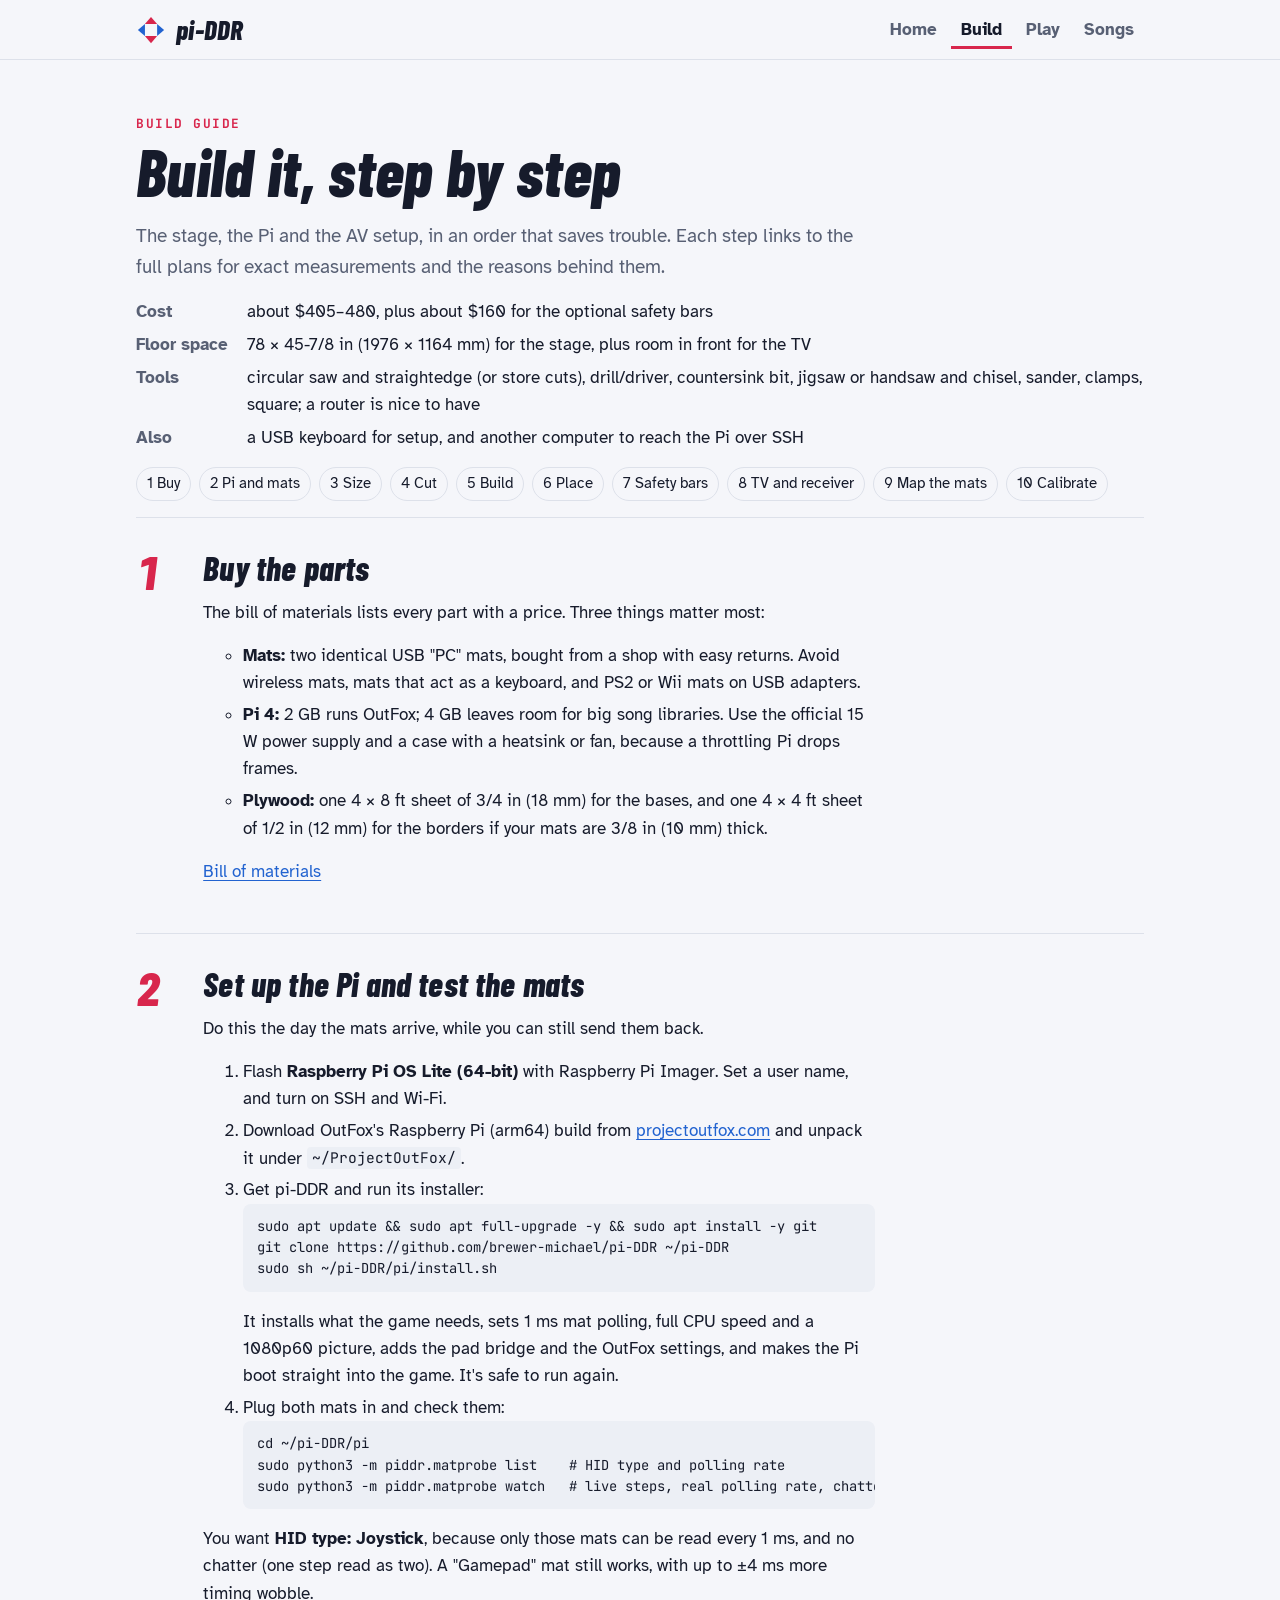
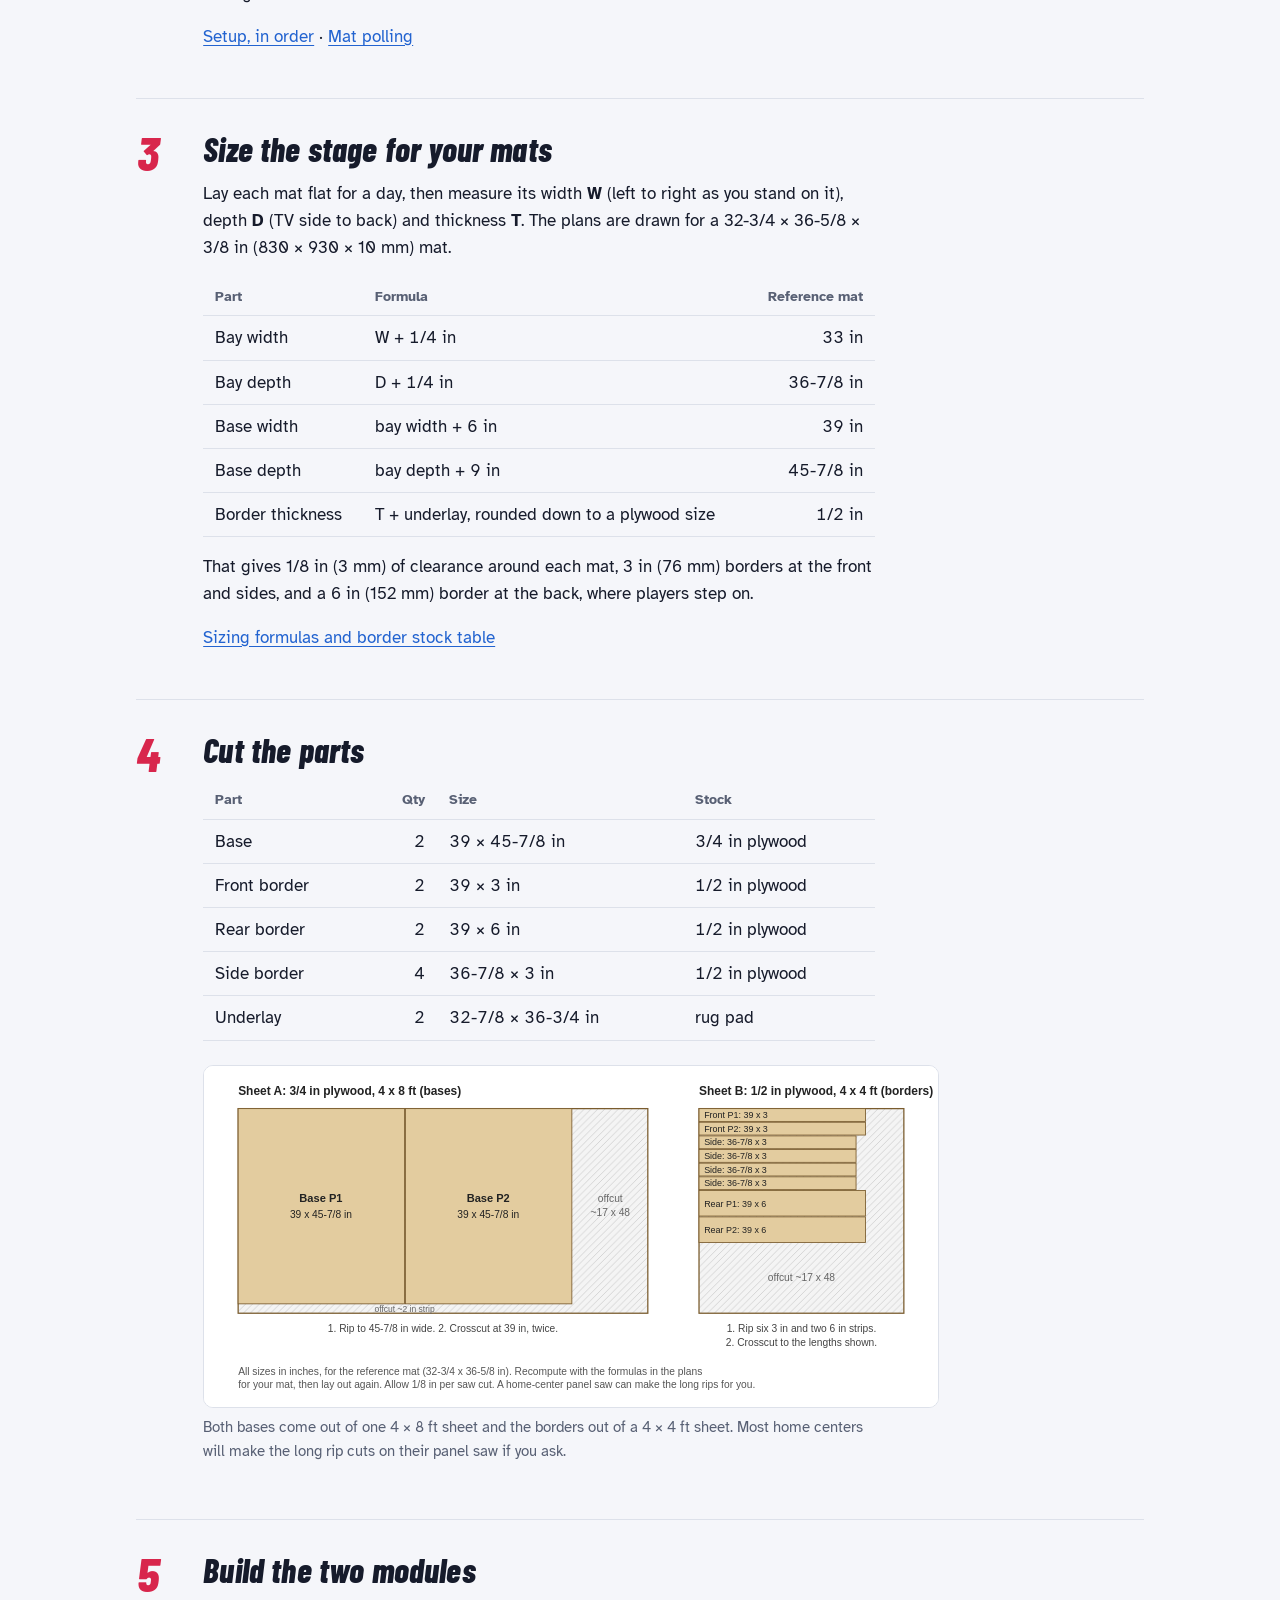
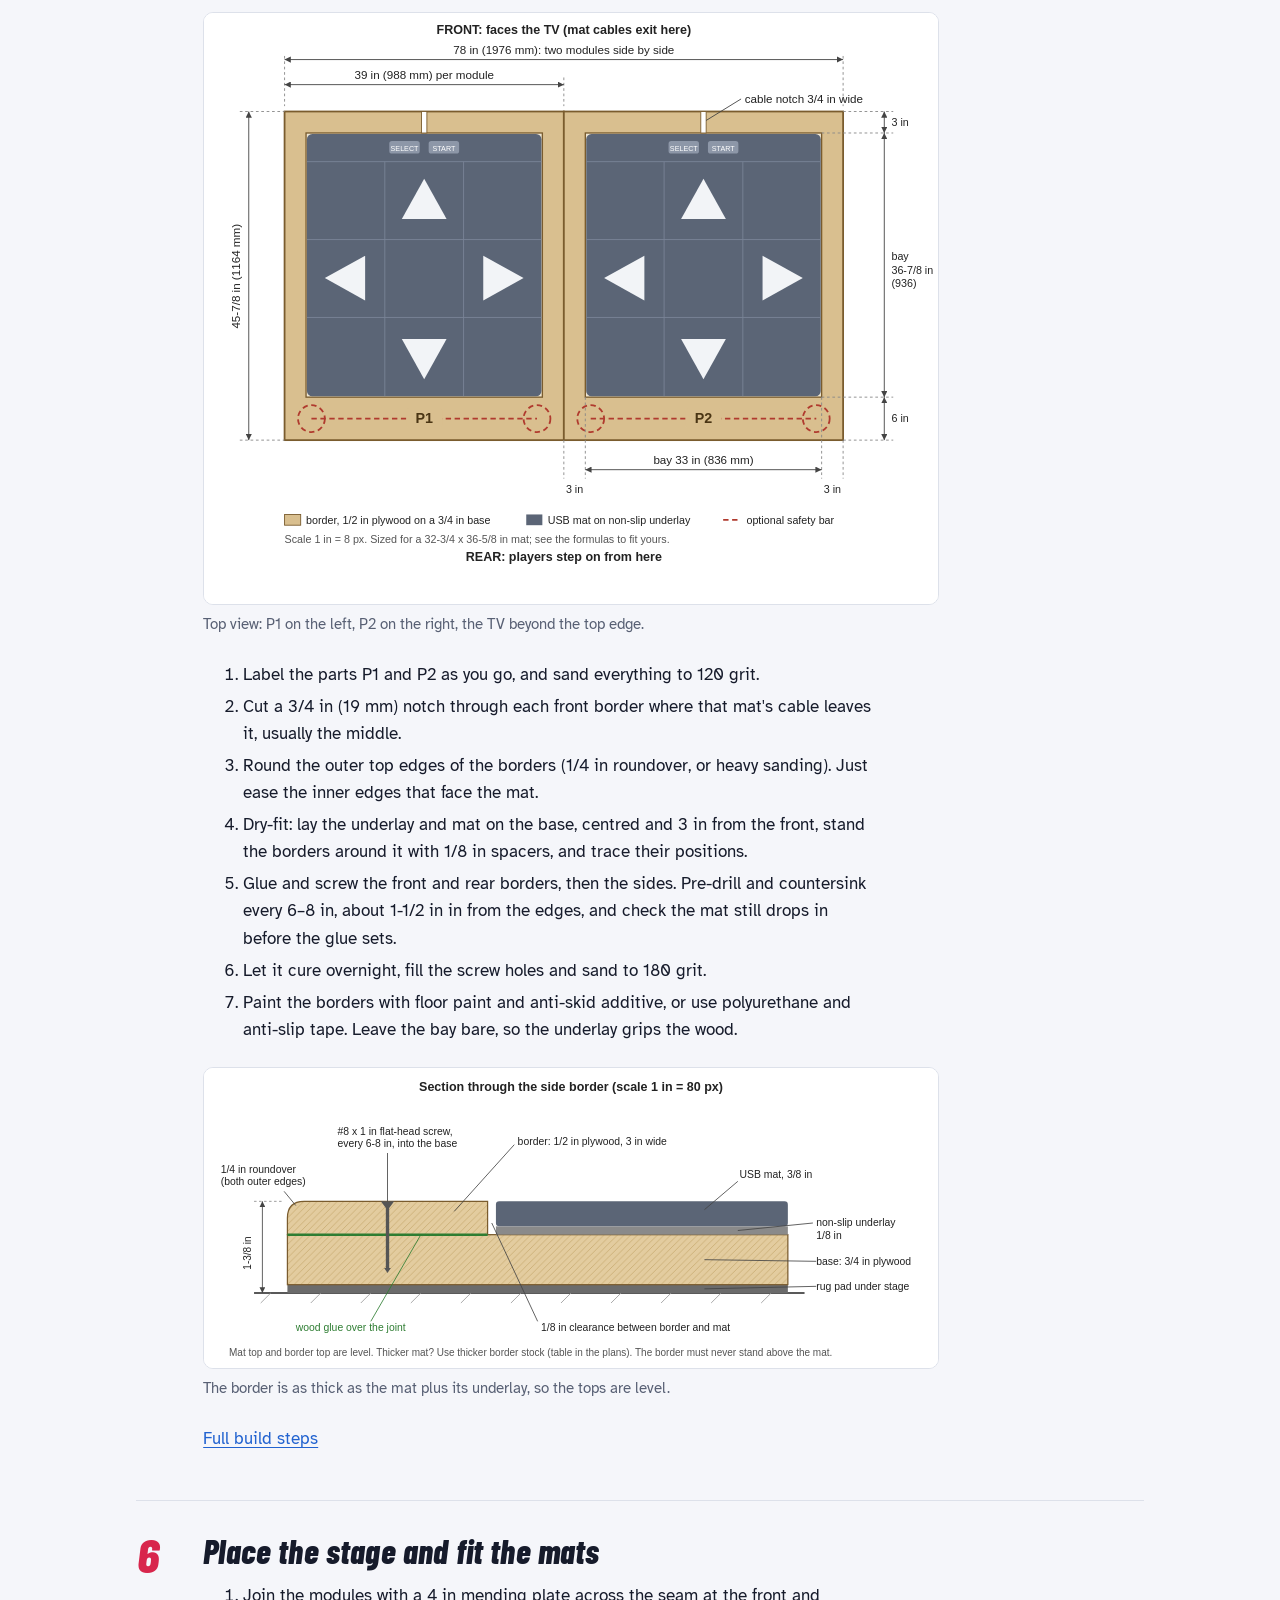
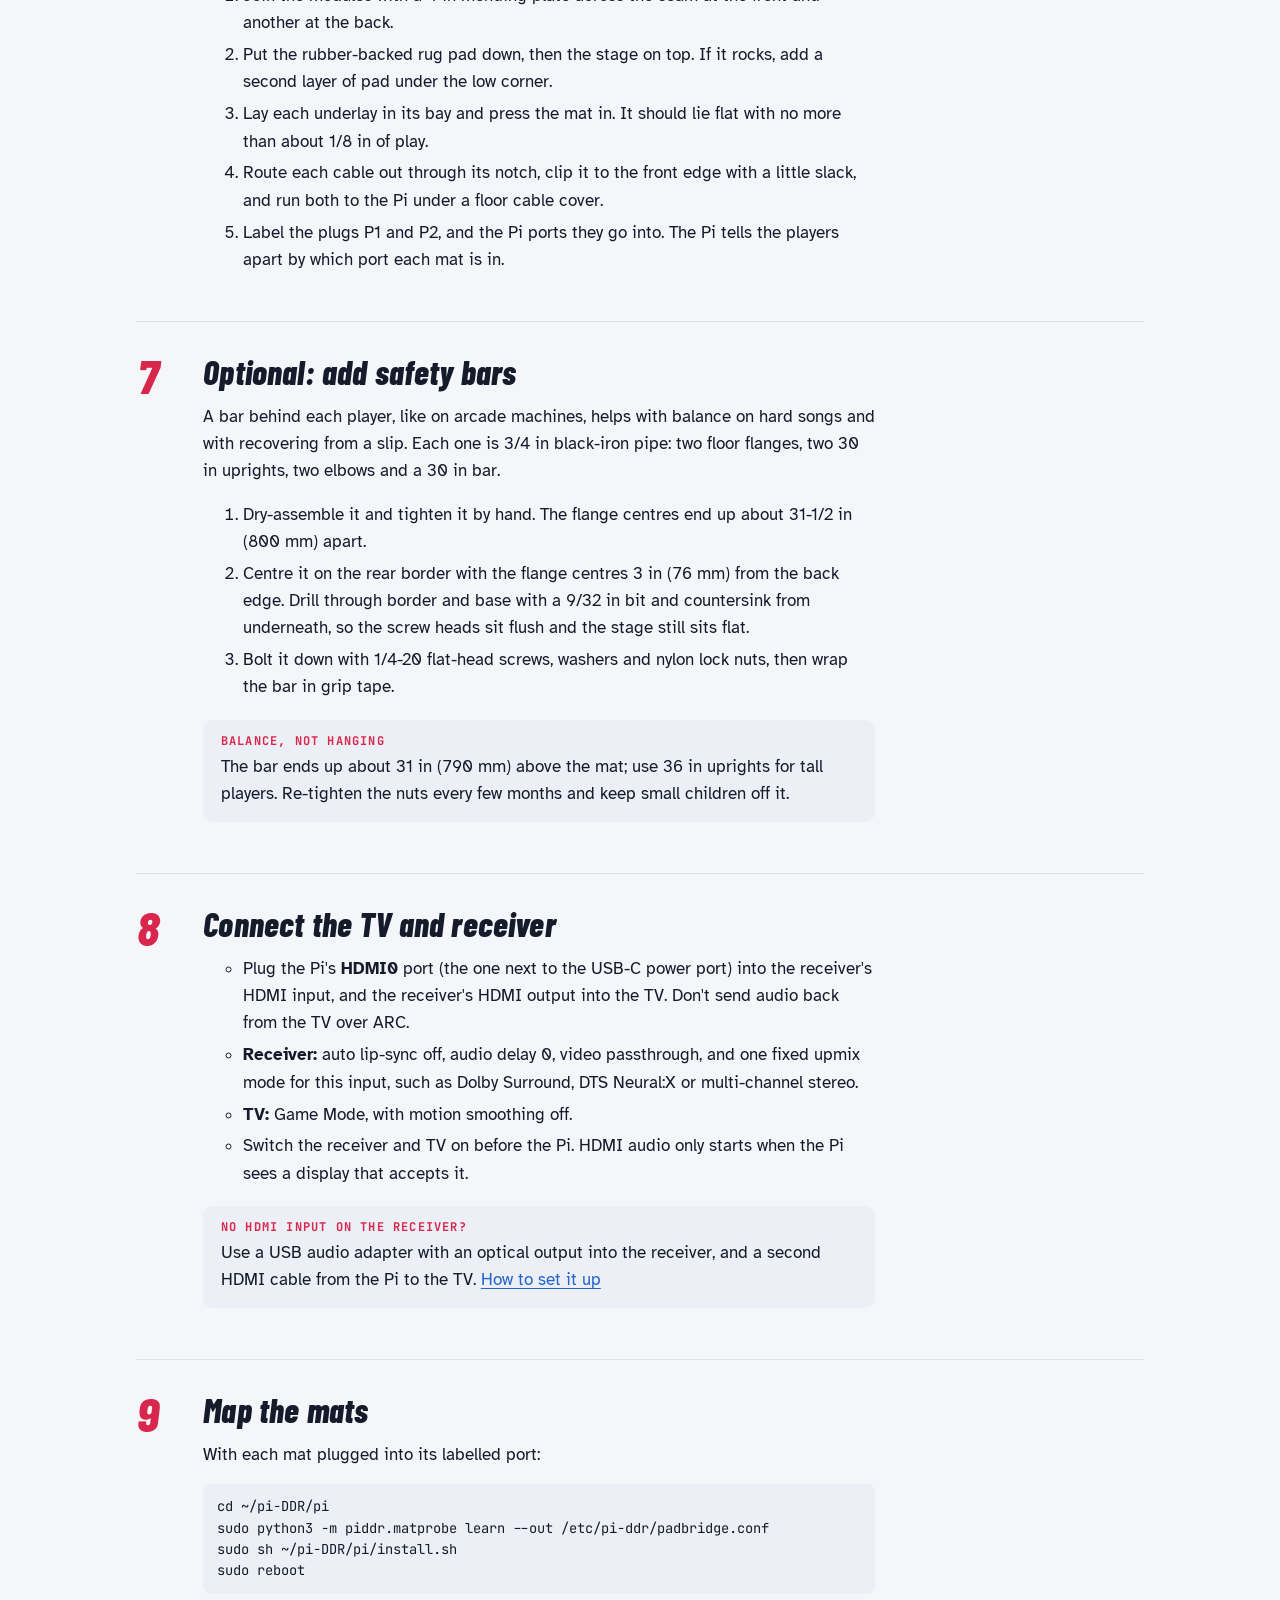
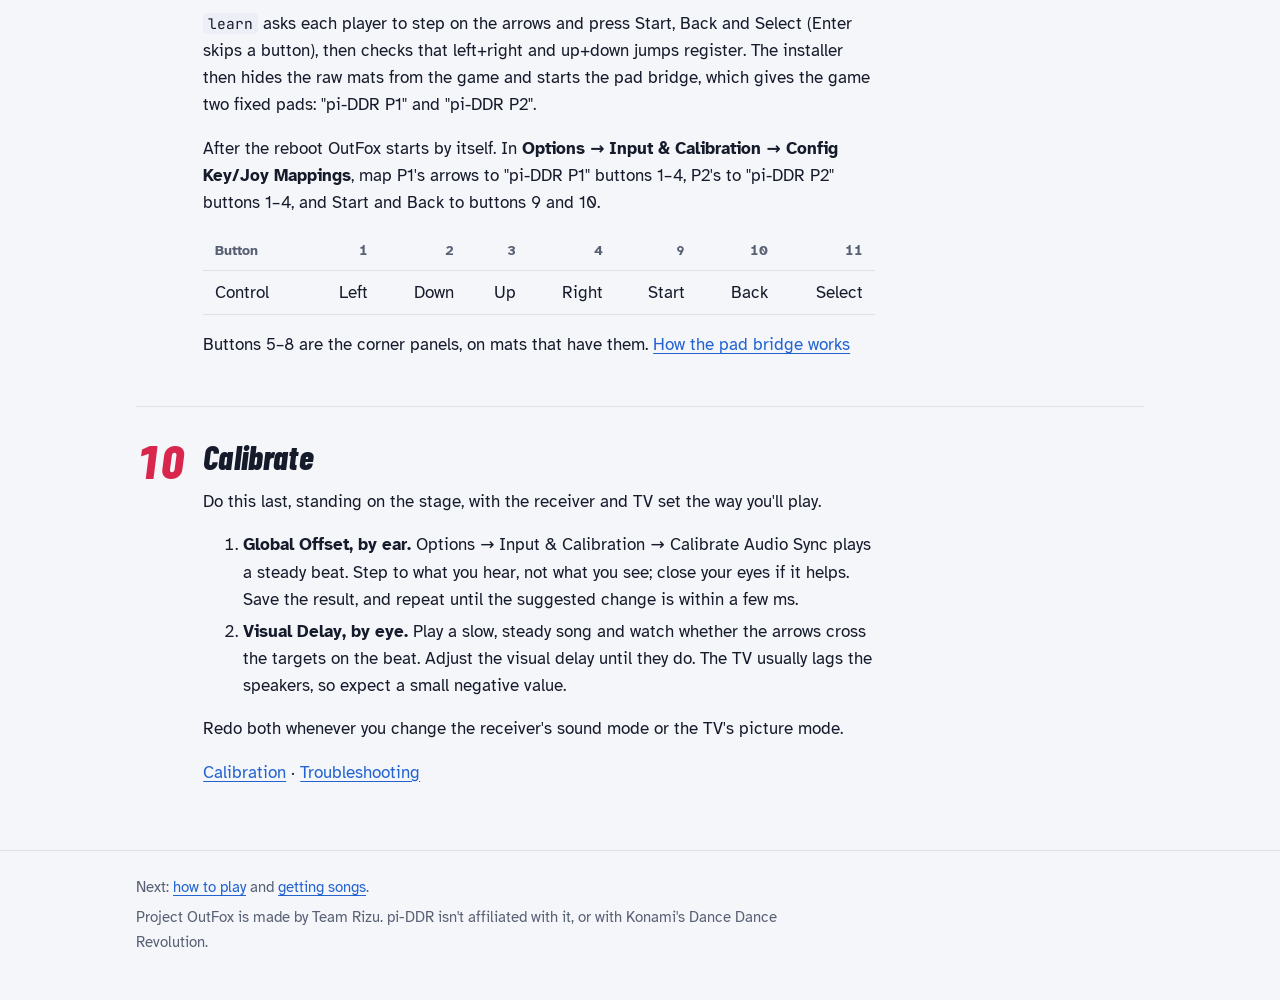
==== docs/build.html @ 49d30adf "Add a small project website in docs/ Four plain HTML pages with one shared stylesheet, no build step" ====
<!doctype html>
<html lang="en">
<head>
<meta charset="utf-8">
<meta name="viewport" content="width=device-width, initial-scale=1, viewport-fit=cover">
<title>Build guide · pi-DDR</title>
<meta name="description" content="Step-by-step build guide for pi-DDR: buying parts, setting up the Raspberry Pi, building the two-module stage, connecting the TV and receiver, mapping the mats and calibrating.">
<link rel="preconnect" href="https://fonts.googleapis.com">
<link rel="preconnect" href="https://fonts.gstatic.com" crossorigin>
<link rel="stylesheet" href="https://fonts.googleapis.com/css2?family=Atkinson+Hyperlegible:ital,wght@0,400;0,700;1,400&amp;family=Barlow+Condensed:ital,wght@1,700;1,800&amp;family=JetBrains+Mono:wght@400;700&amp;display=swap">
<link rel="stylesheet" href="site.css">
</head>
<body>
<a class="skip" href="#main">Skip to content</a>

<header class="site-head">
  <div class="wrap head-row">
    <a class="brand" href="index.html">
      <svg viewBox="0 0 32 32" aria-hidden="true">
        <path class="mark-red" d="M16 2 22.5 9.5h-13z"/>
        <path class="mark-red" d="M16 30 22.5 22.5h-13z"/>
        <path class="mark-blue" d="M2 16 9.5 9.5v13z"/>
        <path class="mark-blue" d="M30 16 22.5 9.5v13z"/>
      </svg>
      pi-DDR
    </a>
    <nav class="site-nav" aria-label="Site">
      <a href="index.html">Home</a>
      <a href="build.html" aria-current="page">Build</a>
      <a href="play.html">Play</a>
      <a href="songs.html">Songs</a>
    </nav>
  </div>
</header>

<main id="main">
  <section class="hero">
    <div class="wrap">
      <p class="eyebrow">Build guide</p>
      <h1>Build it, step by step</h1>
      <p class="lede">The stage, the Pi and the AV setup, in an order that saves trouble. Each
        step links to the full plans for exact measurements and the reasons behind them.</p>
      <dl class="facts">
        <dt>Cost</dt>
        <dd>about $405–480, plus about $160 for the optional safety bars</dd>
        <dt>Floor space</dt>
        <dd>78 × 45-7/8 in (1976 × 1164 mm) for the stage, plus room in front for the TV</dd>
        <dt>Tools</dt>
        <dd>circular saw and straightedge (or store cuts), drill/driver, countersink bit, jigsaw
          or handsaw and chisel, sander, clamps, square; a router is nice to have</dd>
        <dt>Also</dt>
        <dd>a USB keyboard for setup, and another computer to reach the Pi over SSH</dd>
      </dl>
      <ul class="jump-list" aria-label="Steps">
        <li><a href="#buy">1 Buy</a></li>
        <li><a href="#pi">2 Pi and mats</a></li>
        <li><a href="#size">3 Size</a></li>
        <li><a href="#cut">4 Cut</a></li>
        <li><a href="#build">5 Build</a></li>
        <li><a href="#place">6 Place</a></li>
        <li><a href="#bars">7 Safety bars</a></li>
        <li><a href="#av">8 TV and receiver</a></li>
        <li><a href="#map">9 Map the mats</a></li>
        <li><a href="#calibrate">10 Calibrate</a></li>
      </ul>
    </div>
  </section>

  <div class="wrap">
    <ol class="steps">
      <li id="buy">
        <div class="step-body prose">
          <h2>Buy the parts</h2>
          <p>The bill of materials lists every part with a price. Three things matter most:</p>
          <ul>
            <li><strong>Mats:</strong> two identical USB "PC" mats, bought from a shop with easy
              returns. Avoid wireless mats, mats that act as a keyboard, and PS2 or Wii mats on
              USB adapters.</li>
            <li><strong>Pi 4:</strong> 2 GB runs OutFox; 4 GB leaves room for big song libraries.
              Use the official 15 W power supply and a case with a heatsink or fan, because a
              throttling Pi drops frames.</li>
            <li><strong>Plywood:</strong> one 4 × 8 ft sheet of 3/4 in (18 mm) for the bases, and
              one 4 × 4 ft sheet of 1/2 in (12 mm) for the borders if your mats are 3/8 in
              (10 mm) thick.</li>
          </ul>
          <p><a href="https://github.com/brewer-michael/pi-DDR/blob/main/docs/bill-of-materials.md">Bill of materials</a></p>
        </div>
      </li>

      <li id="pi">
        <div class="step-body prose">
          <h2>Set up the Pi and test the mats</h2>
          <p>Do this the day the mats arrive, while you can still send them back.</p>
          <ol>
            <li>Flash <strong>Raspberry Pi OS Lite (64-bit)</strong> with Raspberry Pi Imager.
              Set a user name, and turn on SSH and Wi-Fi.</li>
            <li>Download OutFox's Raspberry Pi (arm64) build from
              <a href="https://projectoutfox.com/downloads">projectoutfox.com</a> and unpack it
              under <code>~/ProjectOutFox/</code>.</li>
            <li>Get pi-DDR and run its installer:
<pre><code>sudo apt update &amp;&amp; sudo apt full-upgrade -y &amp;&amp; sudo apt install -y git
git clone https://github.com/brewer-michael/pi-DDR ~/pi-DDR
sudo sh ~/pi-DDR/pi/install.sh</code></pre>
              It installs what the game needs, sets 1 ms mat polling, full CPU speed and a
              1080p60 picture, adds the pad bridge and the OutFox settings, and makes the Pi boot
              straight into the game. It's safe to run again.</li>
            <li>Plug both mats in and check them:
<pre><code>cd ~/pi-DDR/pi
sudo python3 -m piddr.matprobe list    # HID type and polling rate
sudo python3 -m piddr.matprobe watch   # live steps, real polling rate, chatter</code></pre>
            </li>
          </ol>
          <p>You want <strong>HID type: Joystick</strong>, because only those mats can be read every
            1 ms, and no chatter (one step read as two). A "Gamepad" mat still works, with up to
            ±4 ms more timing wobble.</p>
          <p><a href="https://github.com/brewer-michael/pi-DDR/blob/main/docs/latency-and-sync.md#setup-in-order">Setup, in order</a> ·
            <a href="https://github.com/brewer-michael/pi-DDR/blob/main/docs/latency-and-sync.md#mat-polling">Mat polling</a></p>
        </div>
      </li>

      <li id="size">
        <div class="step-body prose">
          <h2>Size the stage for your mats</h2>
          <p>Lay each mat flat for a day, then measure its width <strong>W</strong> (left to right
            as you stand on it), depth <strong>D</strong> (TV side to back) and thickness
            <strong>T</strong>. The plans are drawn for a 32-3/4 × 36-5/8 × 3/8 in
            (830 × 930 × 10 mm) mat.</p>
          <div class="table-wrap">
            <table>
              <thead><tr><th>Part</th><th>Formula</th><th class="num">Reference mat</th></tr></thead>
              <tbody>
                <tr><td>Bay width</td><td>W + 1/4 in</td><td class="num">33 in</td></tr>
                <tr><td>Bay depth</td><td>D + 1/4 in</td><td class="num">36-7/8 in</td></tr>
                <tr><td>Base width</td><td>bay width + 6 in</td><td class="num">39 in</td></tr>
                <tr><td>Base depth</td><td>bay depth + 9 in</td><td class="num">45-7/8 in</td></tr>
                <tr><td>Border thickness</td><td>T + underlay, rounded down to a plywood size</td><td class="num">1/2 in</td></tr>
              </tbody>
            </table>
          </div>
          <p>That gives 1/8 in (3 mm) of clearance around each mat, 3 in (76 mm) borders at the
            front and sides, and a 6 in (152 mm) border at the back, where players step on.</p>
          <p><a href="https://github.com/brewer-michael/pi-DDR/blob/main/docs/platform-plans.md#1-measure-your-mats-and-size-the-stage">Sizing formulas and border stock table</a></p>
        </div>
      </li>

      <li id="cut">
        <div class="step-body">
          <h2>Cut the parts</h2>
          <div class="table-wrap prose">
            <table>
              <thead><tr><th>Part</th><th class="num">Qty</th><th>Size</th><th>Stock</th></tr></thead>
              <tbody>
                <tr><td>Base</td><td class="num">2</td><td>39 × 45-7/8 in</td><td>3/4 in plywood</td></tr>
                <tr><td>Front border</td><td class="num">2</td><td>39 × 3 in</td><td>1/2 in plywood</td></tr>
                <tr><td>Rear border</td><td class="num">2</td><td>39 × 6 in</td><td>1/2 in plywood</td></tr>
                <tr><td>Side border</td><td class="num">4</td><td>36-7/8 × 3 in</td><td>1/2 in plywood</td></tr>
                <tr><td>Underlay</td><td class="num">2</td><td>32-7/8 × 36-3/4 in</td><td>rug pad</td></tr>
              </tbody>
            </table>
          </div>
          <figure class="figure narrow">
            <a href="img/cut-layout.svg"><img src="img/cut-layout.svg" width="860" height="400" alt="Cut layout: both bases from one 4 by 8 foot sheet of 3/4 inch plywood, and all borders from one 4 by 4 foot sheet of 1/2 inch plywood."></a>
            <figcaption>Both bases come out of one 4 × 8 ft sheet and the borders out of a 4 × 4 ft
              sheet. Most home centers will make the long rip cuts on their panel saw if you ask.</figcaption>
          </figure>
        </div>
      </li>

      <li id="build">
        <div class="step-body">
          <h2>Build the two modules</h2>
          <figure class="figure narrow">
            <a href="img/stage-top.svg"><img src="img/stage-top.svg" width="820" height="660" alt="Top view of the two modules side by side: each mat in its bay, 3 inch borders at the front and sides, 6 inch borders at the rear, a cable notch in each front border, and the optional safety bar positions."></a>
            <figcaption>Top view: P1 on the left, P2 on the right, the TV beyond the top edge.</figcaption>
          </figure>
          <ol class="prose">
            <li>Label the parts P1 and P2 as you go, and sand everything to 120 grit.</li>
            <li>Cut a 3/4 in (19 mm) notch through each front border where that mat's cable leaves
              it, usually the middle.</li>
            <li>Round the outer top edges of the borders (1/4 in roundover, or heavy sanding).
              Just ease the inner edges that face the mat.</li>
            <li>Dry-fit: lay the underlay and mat on the base, centred and 3 in from the front,
              stand the borders around it with 1/8 in spacers, and trace their positions.</li>
            <li>Glue and screw the front and rear borders, then the sides. Pre-drill and countersink
              every 6–8 in, about 1-1/2 in in from the edges, and check the mat still drops in
              before the glue sets.</li>
            <li>Let it cure overnight, fill the screw holes and sand to 180 grit.</li>
            <li>Paint the borders with floor paint and anti-skid additive, or use polyurethane and
              anti-slip tape. Leave the bay bare, so the underlay grips the wood.</li>
          </ol>
          <figure class="figure narrow">
            <a href="img/stage-section.svg"><img src="img/stage-section.svg" width="880" height="360" alt="Section through a side border: rug pad, 3/4 inch base, 1/2 inch border glued and screwed on, and the mat on its underlay with 1/8 inch clearance, level with the border top."></a>
            <figcaption>The border is as thick as the mat plus its underlay, so the tops are level.</figcaption>
          </figure>
          <p class="prose"><a href="https://github.com/brewer-michael/pi-DDR/blob/main/docs/platform-plans.md#4-build-it">Full build steps</a></p>
        </div>
      </li>

      <li id="place">
        <div class="step-body prose">
          <h2>Place the stage and fit the mats</h2>
          <ol>
            <li>Join the modules with a 4 in mending plate across the seam at the front and another
              at the back.</li>
            <li>Put the rubber-backed rug pad down, then the stage on top. If it rocks, add a
              second layer of pad under the low corner.</li>
            <li>Lay each underlay in its bay and press the mat in. It should lie flat with no more
              than about 1/8 in of play.</li>
            <li>Route each cable out through its notch, clip it to the front edge with a little
              slack, and run both to the Pi under a floor cable cover.</li>
            <li>Label the plugs P1 and P2, and the Pi ports they go into. The Pi tells the players
              apart by which port each mat is in.</li>
          </ol>
        </div>
      </li>

      <li id="bars">
        <div class="step-body prose">
          <h2>Optional: add safety bars</h2>
          <p>A bar behind each player, like on arcade machines, helps with balance on hard songs
            and with recovering from a slip. Each one is 3/4 in black-iron pipe: two floor
            flanges, two 30 in uprights, two elbows and a 30 in bar.</p>
          <ol>
            <li>Dry-assemble it and tighten it by hand. The flange centres end up about 31-1/2 in
              (800 mm) apart.</li>
            <li>Centre it on the rear border with the flange centres 3 in (76 mm) from the back
              edge. Drill through border and base with a 9/32 in bit and countersink from
              underneath, so the screw heads sit flush and the stage still sits flat.</li>
            <li>Bolt it down with 1/4-20 flat-head screws, washers and nylon lock nuts, then wrap
              the bar in grip tape.</li>
          </ol>
          <div class="note">
            <span class="note-label">Balance, not hanging</span>
            <p>The bar ends up about 31 in (790 mm) above the mat; use 36 in uprights for tall
              players. Re-tighten the nuts every few months and keep small children off it.</p>
          </div>
        </div>
      </li>

      <li id="av">
        <div class="step-body prose">
          <h2>Connect the TV and receiver</h2>
          <ul>
            <li>Plug the Pi's <strong>HDMI0</strong> port (the one next to the USB-C power port)
              into the receiver's HDMI input, and the receiver's HDMI output into the TV. Don't
              send audio back from the TV over ARC.</li>
            <li><strong>Receiver:</strong> auto lip-sync off, audio delay 0, video passthrough, and
              one fixed upmix mode for this input, such as Dolby Surround, DTS Neural:X or
              multi-channel stereo.</li>
            <li><strong>TV:</strong> Game Mode, with motion smoothing off.</li>
            <li>Switch the receiver and TV on before the Pi. HDMI audio only starts when the Pi sees
              a display that accepts it.</li>
          </ul>
          <div class="note">
            <span class="note-label">No HDMI input on the receiver?</span>
            <p>Use a USB audio adapter with an optical output into the receiver, and a second HDMI
              cable from the Pi to the TV.
              <a href="https://github.com/brewer-michael/pi-DDR/blob/main/docs/latency-and-sync.md#if-the-receiver-has-no-hdmi-input">How to set it up</a></p>
          </div>
        </div>
      </li>

      <li id="map">
        <div class="step-body prose">
          <h2>Map the mats</h2>
          <p>With each mat plugged into its labelled port:</p>
<pre><code>cd ~/pi-DDR/pi
sudo python3 -m piddr.matprobe learn --out /etc/pi-ddr/padbridge.conf
sudo sh ~/pi-DDR/pi/install.sh
sudo reboot</code></pre>
          <p><code>learn</code> asks each player to step on the arrows and press Start, Back and
            Select (Enter skips a button), then checks that left+right and up+down jumps
            register. The installer then hides the raw mats from the game and starts the pad
            bridge, which gives the game two fixed pads: "pi-DDR P1" and "pi-DDR P2".</p>
          <p>After the reboot OutFox starts by itself. In <strong>Options → Input &amp; Calibration →
            Config Key/Joy Mappings</strong>, map P1's arrows to "pi-DDR P1" buttons 1–4, P2's to
            "pi-DDR P2" buttons 1–4, and Start and Back to buttons 9 and 10.</p>
          <div class="table-wrap">
            <table>
              <thead><tr><th>Button</th><th class="num">1</th><th class="num">2</th><th class="num">3</th><th class="num">4</th><th class="num">9</th><th class="num">10</th><th class="num">11</th></tr></thead>
              <tbody><tr><td>Control</td><td class="num">Left</td><td class="num">Down</td><td class="num">Up</td><td class="num">Right</td><td class="num">Start</td><td class="num">Back</td><td class="num">Select</td></tr></tbody>
            </table>
          </div>
          <p>Buttons 5–8 are the corner panels, on mats that have them.
            <a href="https://github.com/brewer-michael/pi-DDR/blob/main/docs/latency-and-sync.md#two-mats-stable-p1-and-p2">How the pad bridge works</a></p>
        </div>
      </li>

      <li id="calibrate">
        <div class="step-body prose">
          <h2>Calibrate</h2>
          <p>Do this last, standing on the stage, with the receiver and TV set the way you'll play.</p>
          <ol>
            <li><strong>Global Offset, by ear.</strong> Options → Input &amp; Calibration →
              Calibrate Audio Sync plays a steady beat. Step to what you hear, not what you see;
              close your eyes if it helps. Save the result, and repeat until the suggested change
              is within a few ms.</li>
            <li><strong>Visual Delay, by eye.</strong> Play a slow, steady song and watch whether
              the arrows cross the targets on the beat. Adjust the visual delay until they do. The
              TV usually lags the speakers, so expect a small negative value.</li>
          </ol>
          <p>Redo both whenever you change the receiver's sound mode or the TV's picture mode.</p>
          <p><a href="https://github.com/brewer-michael/pi-DDR/blob/main/docs/latency-and-sync.md#calibration">Calibration</a> ·
            <a href="https://github.com/brewer-michael/pi-DDR/blob/main/docs/latency-and-sync.md#troubleshooting">Troubleshooting</a></p>
        </div>
      </li>
    </ol>
  </div>
</main>

<footer class="site-foot">
  <div class="wrap">
    <p>Next: <a href="play.html">how to play</a> and <a href="songs.html">getting songs</a>.</p>
    <p>Project OutFox is made by Team Rizu. pi-DDR isn't affiliated with it, or with Konami's
      Dance Dance Revolution.</p>
  </div>
</footer>
</body>
</html>
---- docs/site.css ----
/* pi-DDR website. Shared by index.html, build.html, play.html and songs.html.
   Colours come from the game: the red and blue of quarter and eighth notes,
   the yellow of sixteenths, and the navy of the playfield. */

:root {
  color-scheme: light;
  --paper: #f5f6fa;
  --card: #ffffff;
  --ink: #161b2b;
  --muted: #586074;
  --rule: #dde1ea;
  --soft: #eceff5;
  --note-red: #d8264c;
  --note-blue: #2263d0;
  --note-yellow: #c99700;
  --btn-ink: #ffffff;
  --img-filter: none;
  --display: "Barlow Condensed", "Arial Narrow", "Roboto Condensed", sans-serif;
  --body: "Atkinson Hyperlegible", system-ui, -apple-system, "Segoe UI", sans-serif;
  --mono: "JetBrains Mono", ui-monospace, "DejaVu Sans Mono", Menlo, monospace;
  --measure: 42rem;
  --gutter: clamp(16px, 4vw, 40px);
}

@media (prefers-color-scheme: dark) {
  :root:not([data-theme="light"]) {
    color-scheme: dark;
    --paper: #0e1322;
    --card: #151c31;
    --ink: #e8ecf5;
    --muted: #9ea7bc;
    --rule: #26304a;
    --soft: #1a2240;
    --note-red: #ff5d76;
    --note-blue: #62acff;
    --note-yellow: #ffd24a;
    --btn-ink: #0e1322;
    --img-filter: brightness(0.93);
  }
}

:root[data-theme="dark"] {
  color-scheme: dark;
  --paper: #0e1322;
  --card: #151c31;
  --ink: #e8ecf5;
  --muted: #9ea7bc;
  --rule: #26304a;
  --soft: #1a2240;
  --note-red: #ff5d76;
  --note-blue: #62acff;
  --note-yellow: #ffd24a;
  --btn-ink: #0e1322;
  --img-filter: brightness(0.93);
}

* { box-sizing: border-box; }

html { -webkit-text-size-adjust: 100%; }

body {
  margin: 0;
  background: var(--paper);
  color: var(--ink);
  font: 400 1.0625rem/1.6 var(--body);
}

img, svg { max-width: 100%; }

a { color: var(--note-blue); text-underline-offset: 0.18em; }
a:hover { text-decoration-thickness: 2px; }
:focus-visible { outline: 3px solid var(--note-blue); outline-offset: 2px; border-radius: 4px; }

.skip {
  position: absolute;
  left: 8px;
  top: -40px;
  padding: 6px 10px;
  background: var(--card);
  color: var(--ink);
  border-radius: 6px;
}
.skip:focus { top: 8px; }

.wrap {
  max-width: 68rem;
  margin-inline: auto;
  padding-inline: var(--gutter);
}

/* ---- header and footer ---- */

.site-head {
  position: sticky;
  top: env(safe-area-inset-top, 0px);
  z-index: 10;
  background: var(--paper);
  border-bottom: 1px solid var(--rule);
}

.head-row {
  display: flex;
  flex-wrap: wrap;
  align-items: center;
  justify-content: space-between;
  gap: 8px 24px;
  padding-block: 10px;
}

.brand {
  display: inline-flex;
  align-items: center;
  gap: 10px;
  color: var(--ink);
  text-decoration: none;
  font: italic 800 1.7rem/1 var(--display);
  letter-spacing: 0.01em;
}
.brand svg { width: 30px; height: 30px; flex: none; }
.mark-red { fill: var(--note-red); }
.mark-blue { fill: var(--note-blue); }

.site-nav { display: flex; flex-wrap: wrap; gap: 4px; }
.site-nav a {
  padding: 6px 10px;
  color: var(--muted);
  font-weight: 700;
  text-decoration: none;
  border-radius: 6px;
}
.site-nav a:hover { color: var(--ink); background: var(--soft); }
.site-nav a[aria-current="page"] {
  color: var(--ink);
  box-shadow: inset 0 -3px 0 var(--note-red);
  border-radius: 6px 6px 0 0;
}

.site-foot {
  margin-top: 1rem;
  border-top: 1px solid var(--rule);
  color: var(--muted);
  font-size: 0.95rem;
}
.site-foot .wrap { padding-block: 1.5rem 2.5rem; }
.site-foot p { margin: 0 0 0.4rem; max-width: var(--measure); }

/* ---- type ---- */

h1, h2 {
  font-family: var(--display);
  font-style: italic;
  font-weight: 800;
  letter-spacing: 0.005em;
  text-wrap: balance;
}
h1 { font-size: clamp(2.4rem, 5.6vw, 4.1rem); line-height: 1.02; margin: 0.4rem 0 1rem; }
h2 { font-size: clamp(1.8rem, 3.6vw, 2.5rem); line-height: 1.08; margin: 0 0 0.8rem; }
h3 { font-size: 1.12rem; line-height: 1.3; margin: 1.6rem 0 0.4rem; text-wrap: balance; }
p, ul, ol, dl { margin: 0 0 1rem; }
li + li { margin-top: 0.3rem; }
strong { font-weight: 700; }

.eyebrow {
  margin: 0;
  color: var(--note-red);
  font: 700 0.8rem/1.2 var(--mono);
  letter-spacing: 0.12em;
  text-transform: uppercase;
}

.lede { font-size: 1.2rem; color: var(--muted); max-width: 60ch; }

.prose { max-width: var(--measure); }
.wrap.prose { max-width: 68rem; }
.wrap.prose > * { max-width: var(--measure); }

code, kbd {
  font-family: var(--mono);
  font-size: 0.86em;
}
code {
  background: var(--soft);
  padding: 0.08em 0.35em;
  border-radius: 4px;
  overflow-wrap: anywhere;
}
kbd {
  padding: 0.05em 0.4em;
  border: 1px solid var(--rule);
  border-bottom-width: 2px;
  border-radius: 5px;
  background: var(--card);
}
pre {
  margin: 0 0 1rem;
  padding: 12px 14px;
  overflow-x: auto;
  background: var(--soft);
  border-radius: 8px;
  font: 0.86rem/1.55 var(--mono);
}
pre code { background: none; padding: 0; font-size: inherit; overflow-wrap: normal; }

/* ---- layout blocks ---- */

.section { padding-block: clamp(2rem, 5vw, 3.5rem); border-top: 1px solid var(--rule); }
.section:first-of-type { border-top: 0; }

.hero { padding-block: clamp(1.8rem, 5vw, 3.5rem) 1rem; }

.actions { display: flex; flex-wrap: wrap; gap: 10px; margin-block: 1.4rem 0.5rem; }
.btn {
  display: inline-flex;
  align-items: center;
  padding: 0.65rem 1.15rem;
  border-radius: 8px;
  font-weight: 700;
  text-decoration: none;
}
.btn-primary { background: var(--note-red); color: var(--btn-ink); }
.btn-quiet { color: var(--ink); border: 1.5px solid var(--rule); }
.btn:hover { text-decoration: none; filter: brightness(1.06); }

.cols {
  display: grid;
  grid-template-columns: repeat(auto-fit, minmax(min(100%, 14rem), 1fr));
  gap: 1.2rem 1.6rem;
}
.cols h3 { margin-top: 0; display: flex; align-items: center; gap: 8px; }
.cols p { margin: 0; color: var(--muted); }

.figure { margin: 1.5rem 0; }
.figure a { display: block; }
.figure img {
  display: block;
  width: 100%;
  height: auto;
  background: #fff;
  border: 1px solid var(--rule);
  border-radius: 10px;
  filter: var(--img-filter);
}
.figure figcaption { margin-top: 0.5rem; color: var(--muted); font-size: 0.92rem; max-width: var(--measure); }
.figure.narrow { max-width: 46rem; }

.table-wrap { overflow-x: auto; margin: 0 0 1rem; }
table { border-collapse: collapse; width: 100%; font-variant-numeric: tabular-nums; }
th, td { padding: 0.5rem 0.75rem; border-bottom: 1px solid var(--rule); text-align: left; vertical-align: top; }
th { font-size: 0.85rem; color: var(--muted); font-weight: 700; }
td.num, th.num { text-align: right; white-space: nowrap; }
tr.total td { font-weight: 700; border-bottom: 2px solid var(--ink); }

.note {
  margin: 1.2rem 0;
  padding: 0.9rem 1.1rem;
  background: var(--soft);
  border-radius: 10px;
  max-width: var(--measure);
}
.note > :last-child { margin-bottom: 0; }
.note-label {
  display: block;
  margin-bottom: 0.2rem;
  color: var(--note-red);
  font: 700 0.75rem/1.3 var(--mono);
  letter-spacing: 0.1em;
  text-transform: uppercase;
}

.facts { display: grid; grid-template-columns: max-content 1fr; gap: 0.35rem 1.2rem; margin: 0 0 1rem; }
.facts dt { color: var(--muted); font-weight: 700; }
.facts dd { margin: 0; }

.checklist { list-style: none; padding: 0; }
.checklist li { position: relative; padding-left: 1.6rem; }
.checklist li::before {
  content: "";
  position: absolute;
  left: 0.15rem;
  top: 0.42em;
  width: 0.8rem;
  height: 0.8rem;
  border: 2px solid var(--muted);
  border-radius: 3px;
}

/* the guide links at the bottom of the home page */
.guides { display: grid; grid-template-columns: repeat(auto-fit, minmax(min(100%, 15rem), 1fr)); gap: 1rem; }
.guide {
  display: block;
  padding: 1.1rem 1.2rem;
  background: var(--card);
  border: 1px solid var(--rule);
  border-radius: 10px;
  color: var(--ink);
  text-decoration: none;
}
.guide:hover { border-color: var(--note-blue); }
.guide strong { display: block; font: italic 800 1.5rem/1.1 var(--display); margin-bottom: 0.3rem; }
.guide span { color: var(--muted); }
.more-docs { margin-top: 1.2rem; }

/* ---- numbered steps on the build page ---- */

.steps { list-style: none; padding: 0; margin: 0; counter-reset: step; }
.steps > li {
  counter-increment: step;
  display: grid;
  grid-template-columns: 3.2rem minmax(0, 1fr);
  gap: 0 1rem;
  padding-block: 2rem;
  border-top: 1px solid var(--rule);
  margin: 0;
}
.steps > li::before {
  content: counter(step);
  color: var(--note-red);
  font: italic 800 3rem/0.9 var(--display);
  font-variant-numeric: tabular-nums;
}
.steps h2 { font-size: clamp(1.6rem, 3vw, 2.1rem); }
.step-body { min-width: 0; }

.jump-list { display: flex; flex-wrap: wrap; gap: 6px 8px; list-style: none; padding: 0; margin: 1rem 0 0; }
.jump-list li { margin: 0; }
.jump-list a {
  display: inline-block;
  padding: 4px 10px;
  border: 1px solid var(--rule);
  border-radius: 999px;
  color: var(--ink);
  text-decoration: none;
  font-size: 0.92rem;
}
.jump-list a:hover { border-color: var(--note-blue); }

/* ---- diagrams drawn inline (play page) ---- */

.diagram { margin: 1.5rem 0; overflow-x: auto; }
.diagram svg { display: block; height: auto; }
.diagram figcaption { margin-top: 0.5rem; color: var(--muted); font-size: 0.92rem; max-width: var(--measure); }
.d-panel { fill: var(--soft); }
.d-lane { stroke: var(--rule); stroke-width: 1; }
.d-recep { fill: none; stroke: var(--muted); stroke-width: 2; }
.d-red { fill: var(--note-red); }
.d-blue { fill: var(--note-blue); }
.d-yellow { fill: var(--note-yellow); }
.d-hold { fill: var(--note-blue); opacity: 0.45; }
.d-roll { fill: none; stroke: var(--note-yellow); stroke-width: 5; stroke-linejoin: round; }
.d-mine-ring { fill: var(--paper); stroke: var(--ink); stroke-width: 2; }
.d-mine-core { fill: var(--note-red); }
.d-text { fill: var(--ink); font: 15px var(--body); }
.d-small { fill: var(--muted); font: 12.5px var(--mono); }
.d-line { stroke: var(--muted); stroke-width: 1.2; fill: none; }
.d-arrowhead { fill: var(--muted); }
.d-win { fill: var(--note-blue); }

@media (max-width: 34rem) {
  .steps > li { grid-template-columns: 2.2rem minmax(0, 1fr); gap: 0 0.7rem; }
  .steps > li::before { font-size: 2.2rem; }
  .facts { grid-template-columns: 1fr; gap: 0 0; }
  .facts dd { margin-bottom: 0.5rem; }
}

@media (prefers-reduced-motion: reduce) {
  * { scroll-behavior: auto !important; transition: none !important; }
}
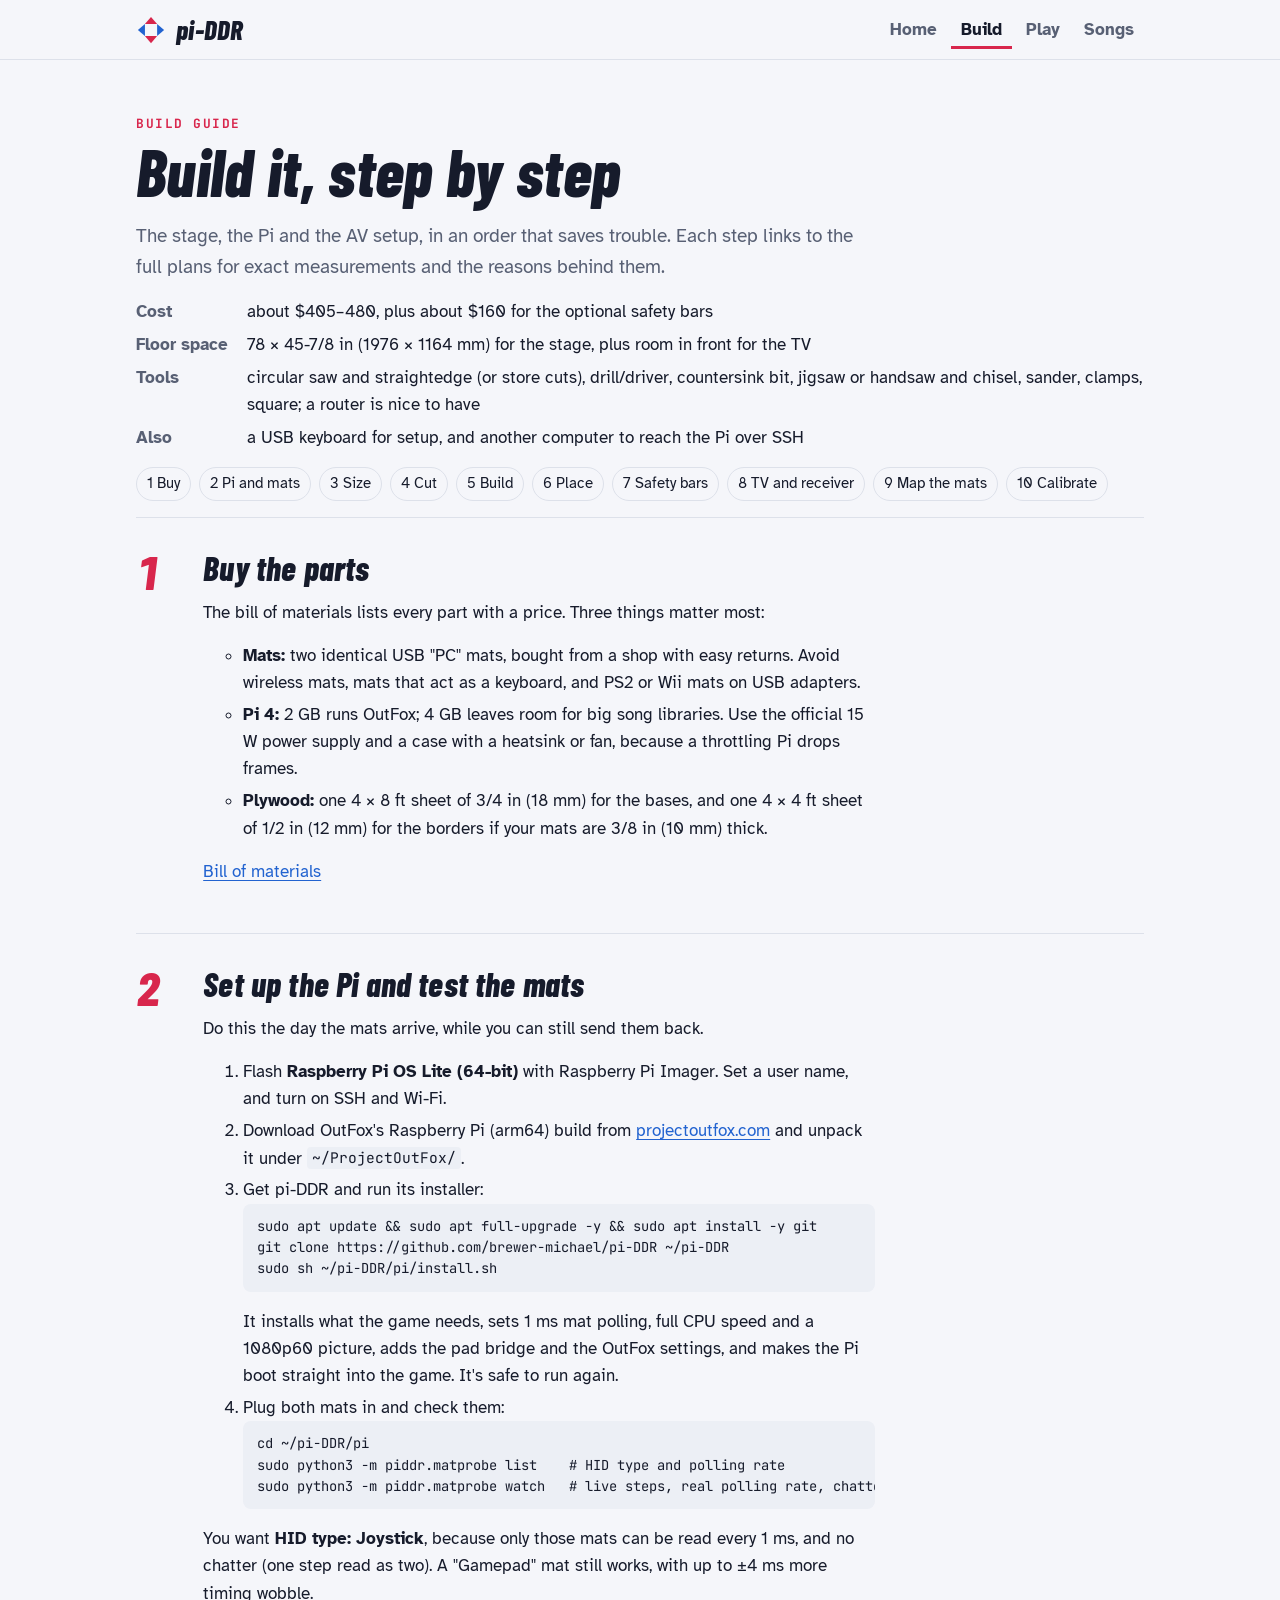
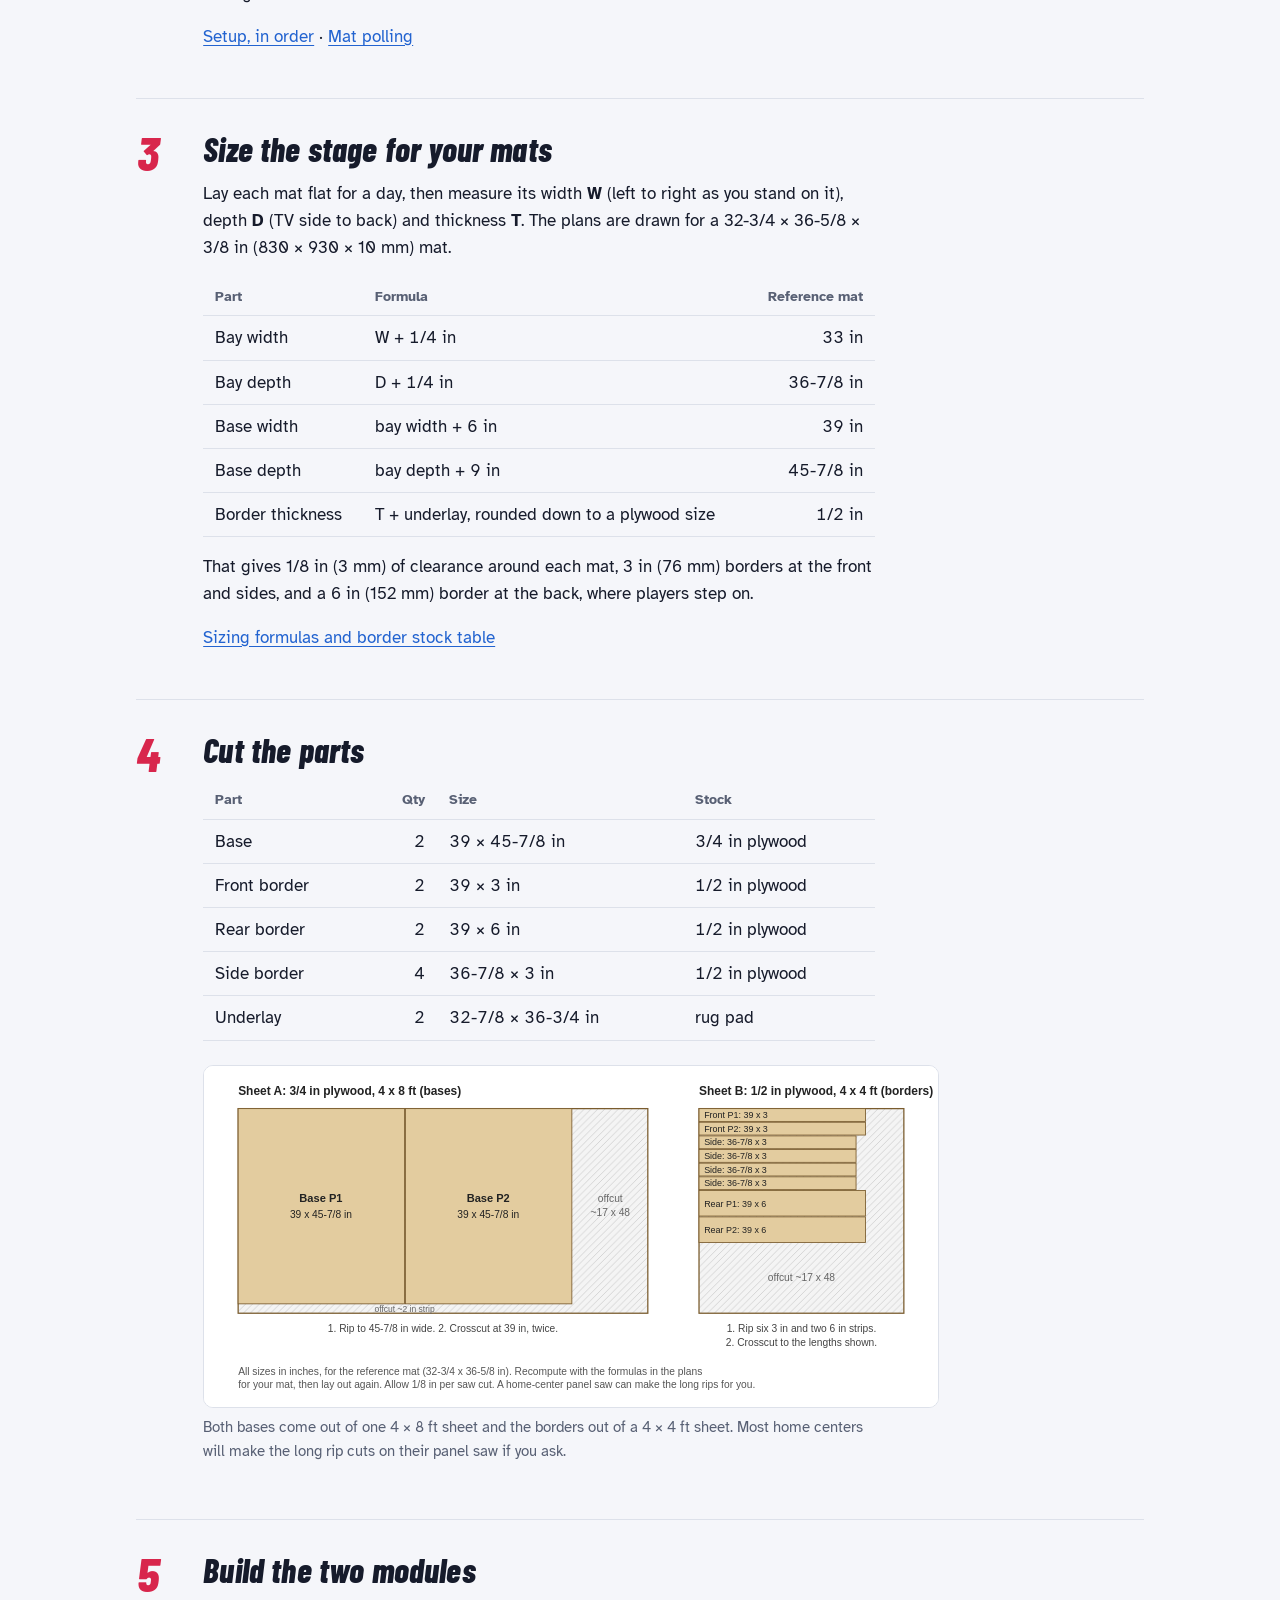
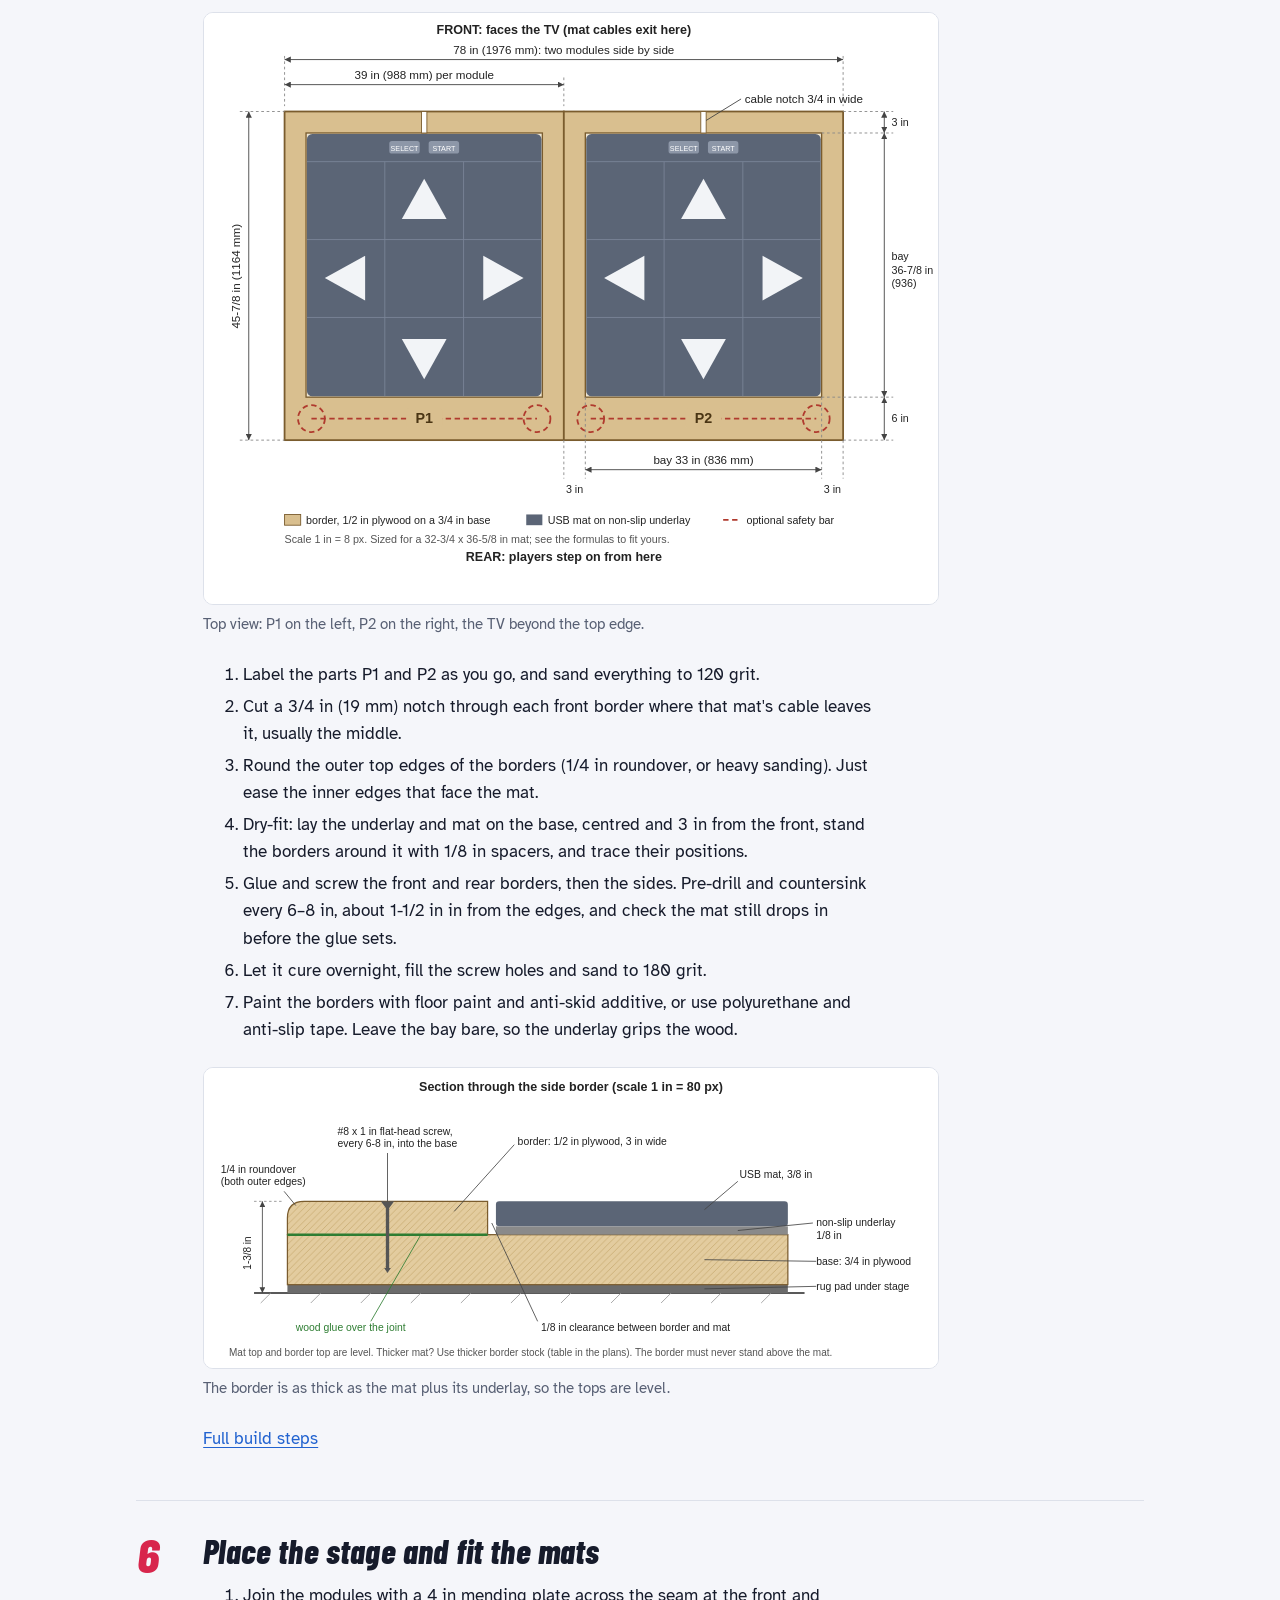
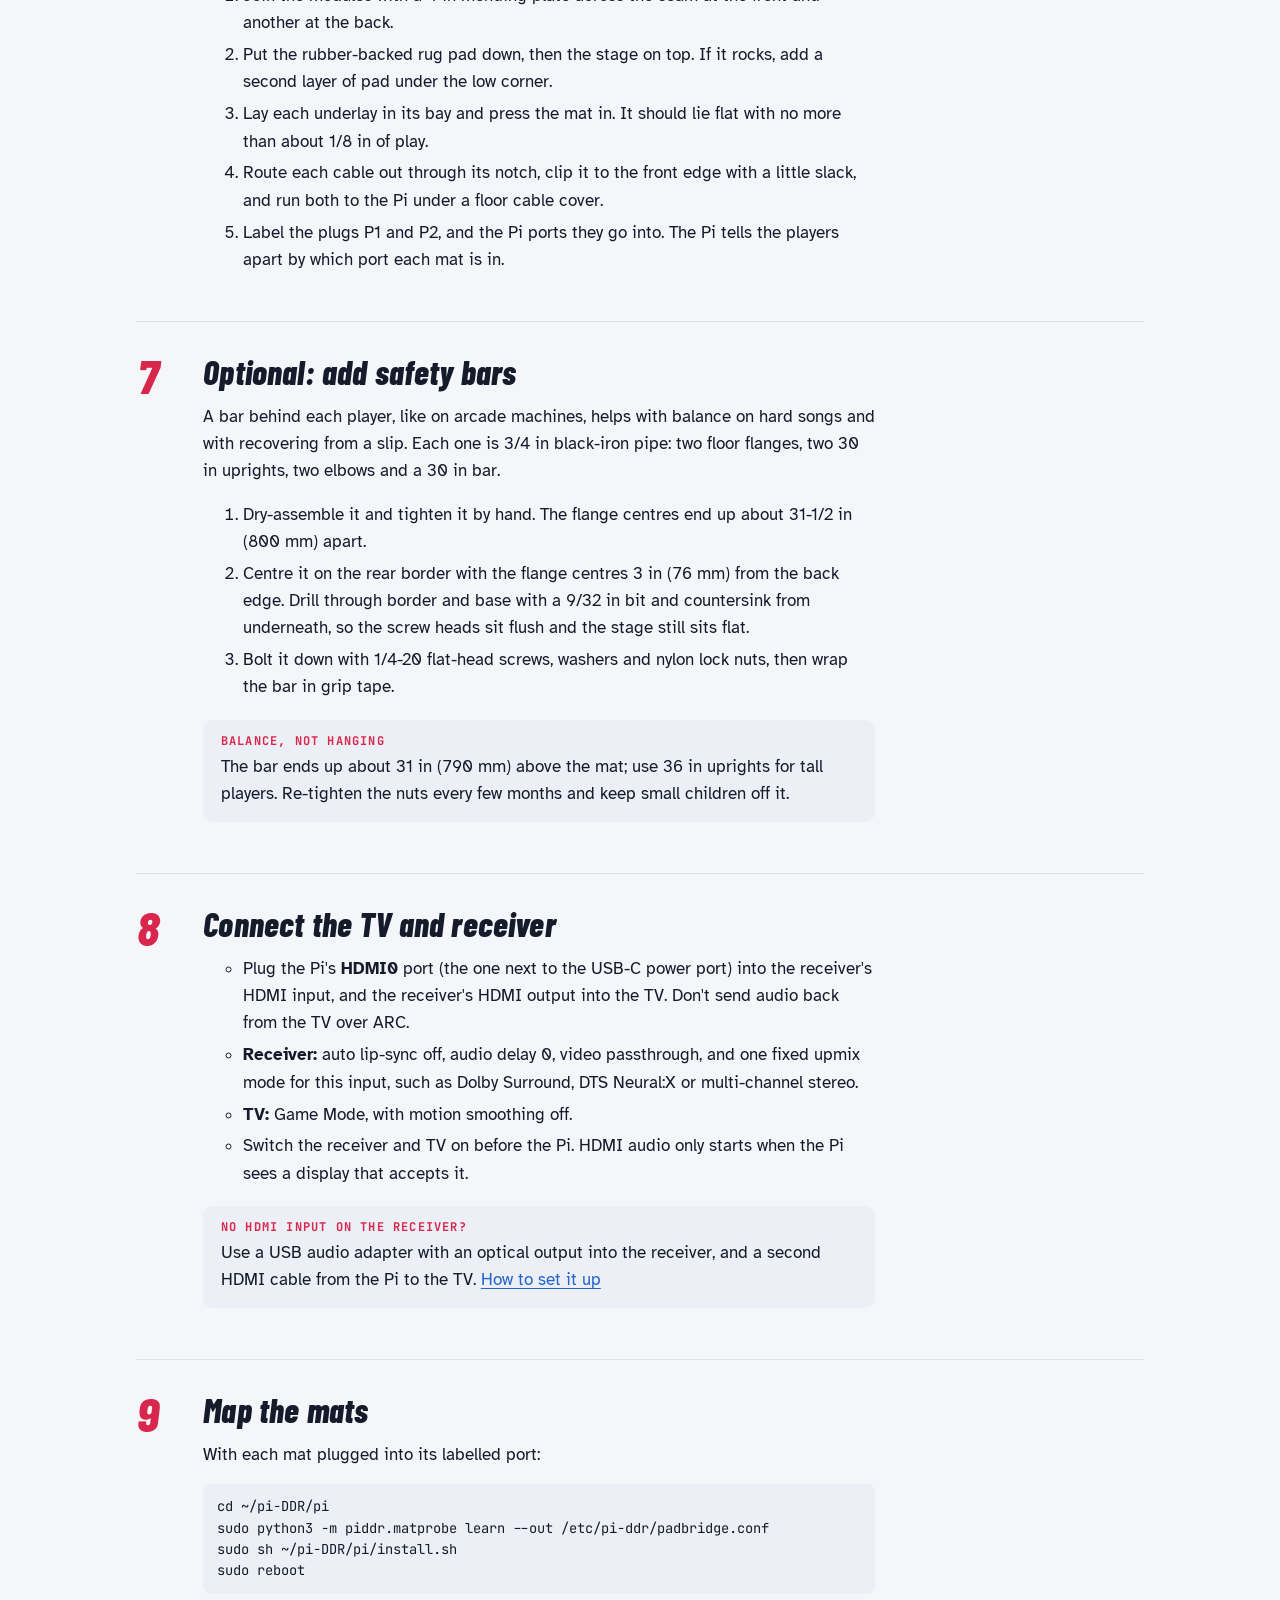
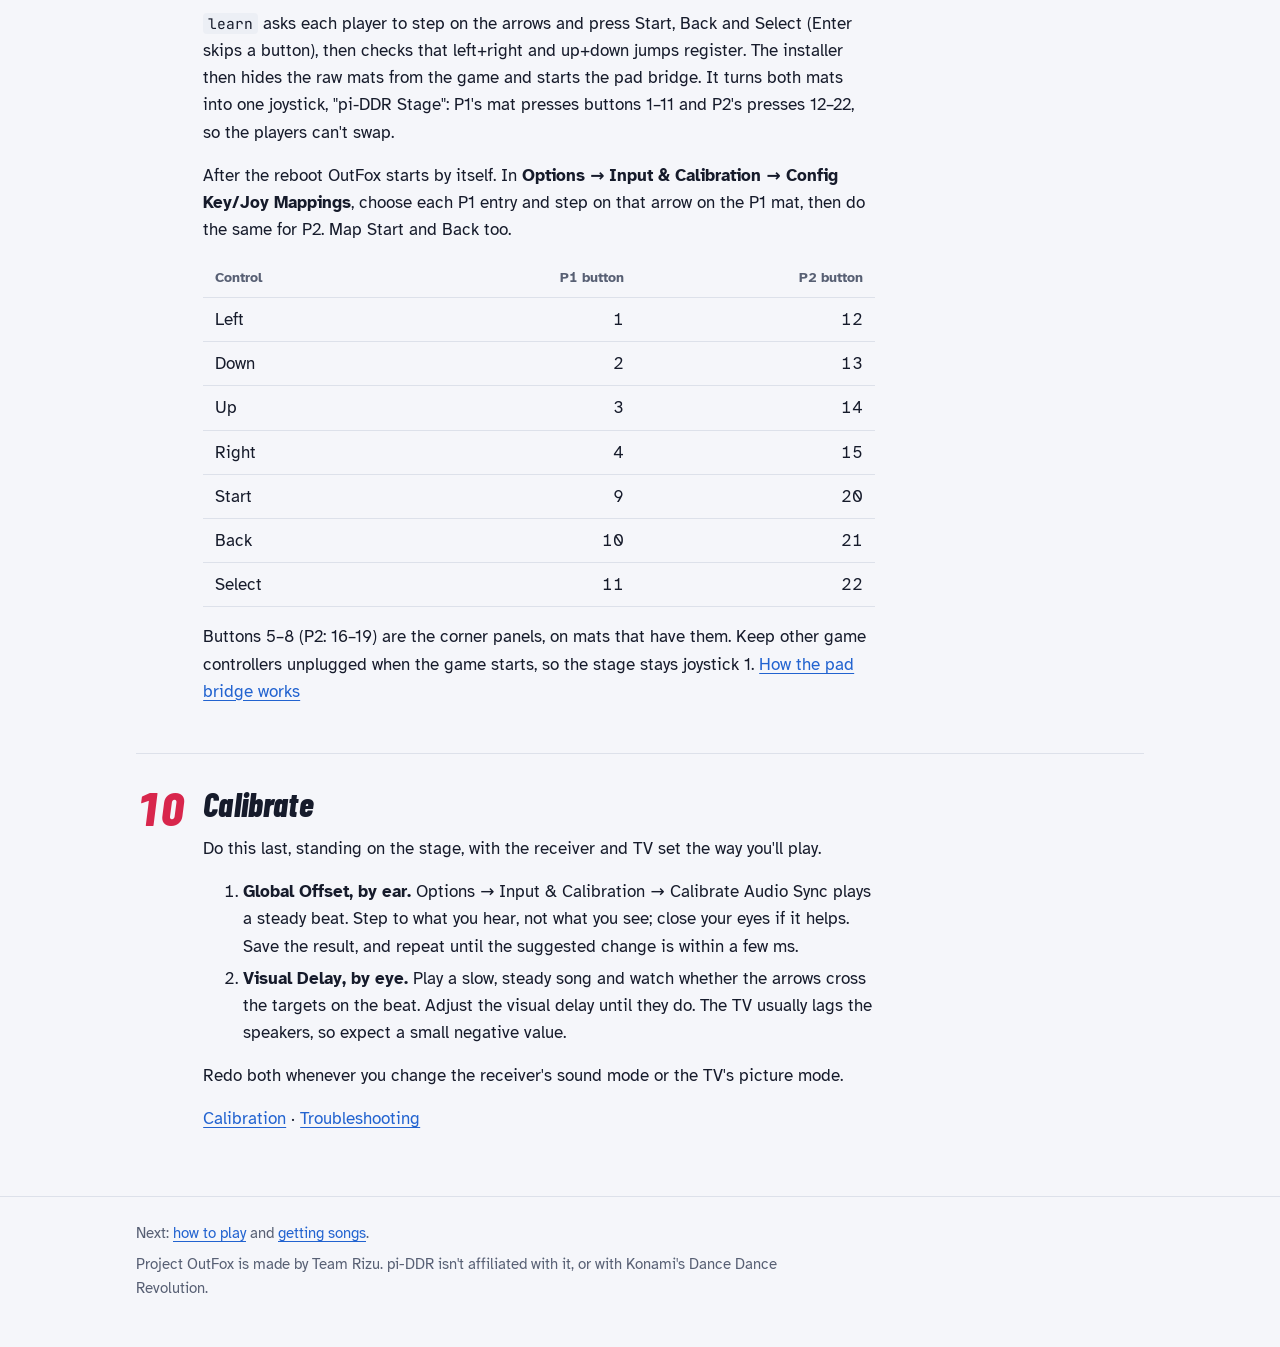
==== commit 16339e79: "Present both mats to OutFox as one virtual joystick OutFox's own Pi build (0.4.19, which keeps its s" ====
--- a/docs/build.html
+++ b/docs/build.html
@@ -271,17 +271,27 @@
           <p><code>learn</code> asks each player to step on the arrows and press Start, Back and
             Select (Enter skips a button), then checks that left+right and up+down jumps
             register. The installer then hides the raw mats from the game and starts the pad
-            bridge, which gives the game two fixed pads: "pi-DDR P1" and "pi-DDR P2".</p>
+            bridge. It turns both mats into one joystick, "pi-DDR Stage": P1's mat presses
+            buttons 1–11 and P2's presses 12–22, so the players can't swap.</p>
           <p>After the reboot OutFox starts by itself. In <strong>Options → Input &amp; Calibration →
-            Config Key/Joy Mappings</strong>, map P1's arrows to "pi-DDR P1" buttons 1–4, P2's to
-            "pi-DDR P2" buttons 1–4, and Start and Back to buttons 9 and 10.</p>
+            Config Key/Joy Mappings</strong>, choose each P1 entry and step on that arrow on the P1
+            mat, then do the same for P2. Map Start and Back too.</p>
           <div class="table-wrap">
             <table>
-              <thead><tr><th>Button</th><th class="num">1</th><th class="num">2</th><th class="num">3</th><th class="num">4</th><th class="num">9</th><th class="num">10</th><th class="num">11</th></tr></thead>
-              <tbody><tr><td>Control</td><td class="num">Left</td><td class="num">Down</td><td class="num">Up</td><td class="num">Right</td><td class="num">Start</td><td class="num">Back</td><td class="num">Select</td></tr></tbody>
+              <thead><tr><th>Control</th><th class="num">P1 button</th><th class="num">P2 button</th></tr></thead>
+              <tbody>
+                <tr><td>Left</td><td class="num">1</td><td class="num">12</td></tr>
+                <tr><td>Down</td><td class="num">2</td><td class="num">13</td></tr>
+                <tr><td>Up</td><td class="num">3</td><td class="num">14</td></tr>
+                <tr><td>Right</td><td class="num">4</td><td class="num">15</td></tr>
+                <tr><td>Start</td><td class="num">9</td><td class="num">20</td></tr>
+                <tr><td>Back</td><td class="num">10</td><td class="num">21</td></tr>
+                <tr><td>Select</td><td class="num">11</td><td class="num">22</td></tr>
+              </tbody>
             </table>
           </div>
-          <p>Buttons 5–8 are the corner panels, on mats that have them.
+          <p>Buttons 5–8 (P2: 16–19) are the corner panels, on mats that have them. Keep other
+            game controllers unplugged when the game starts, so the stage stays joystick 1.
             <a href="https://github.com/brewer-michael/pi-DDR/blob/main/docs/latency-and-sync.md#two-mats-stable-p1-and-p2">How the pad bridge works</a></p>
         </div>
       </li>
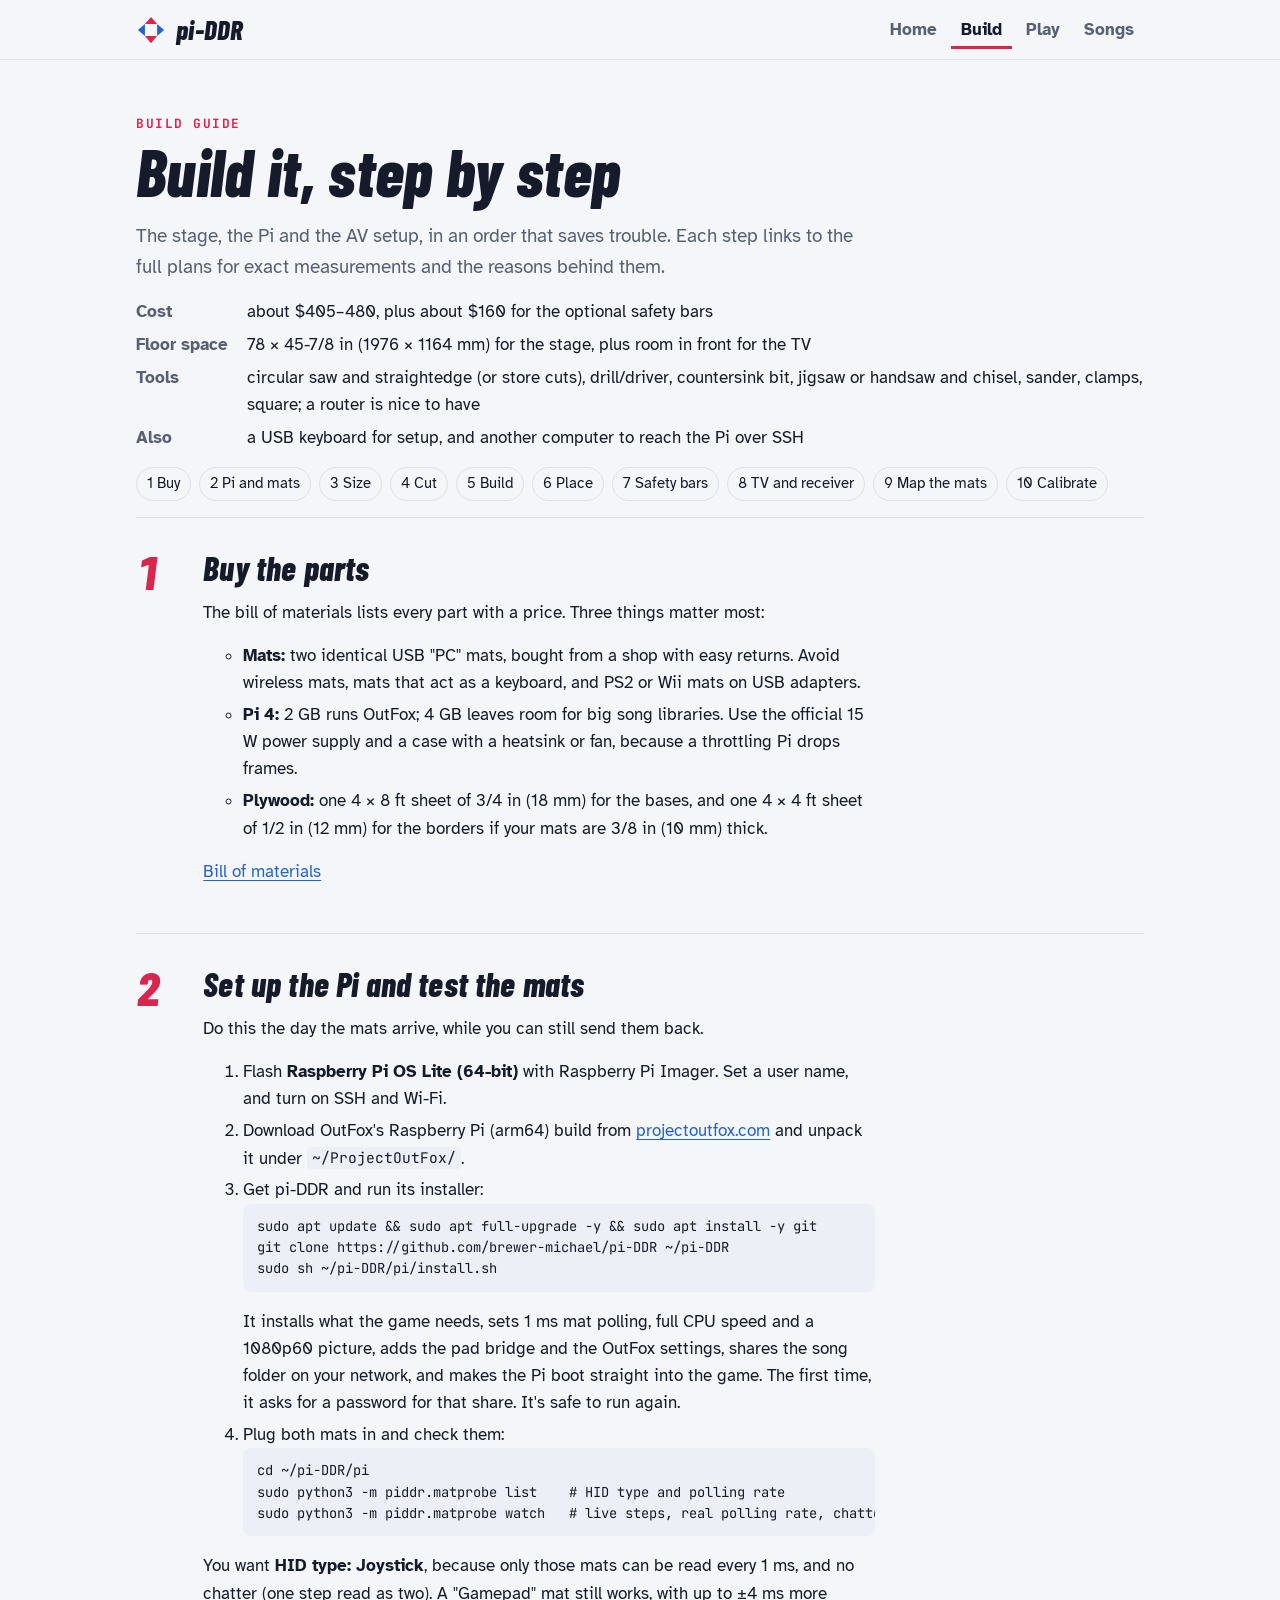
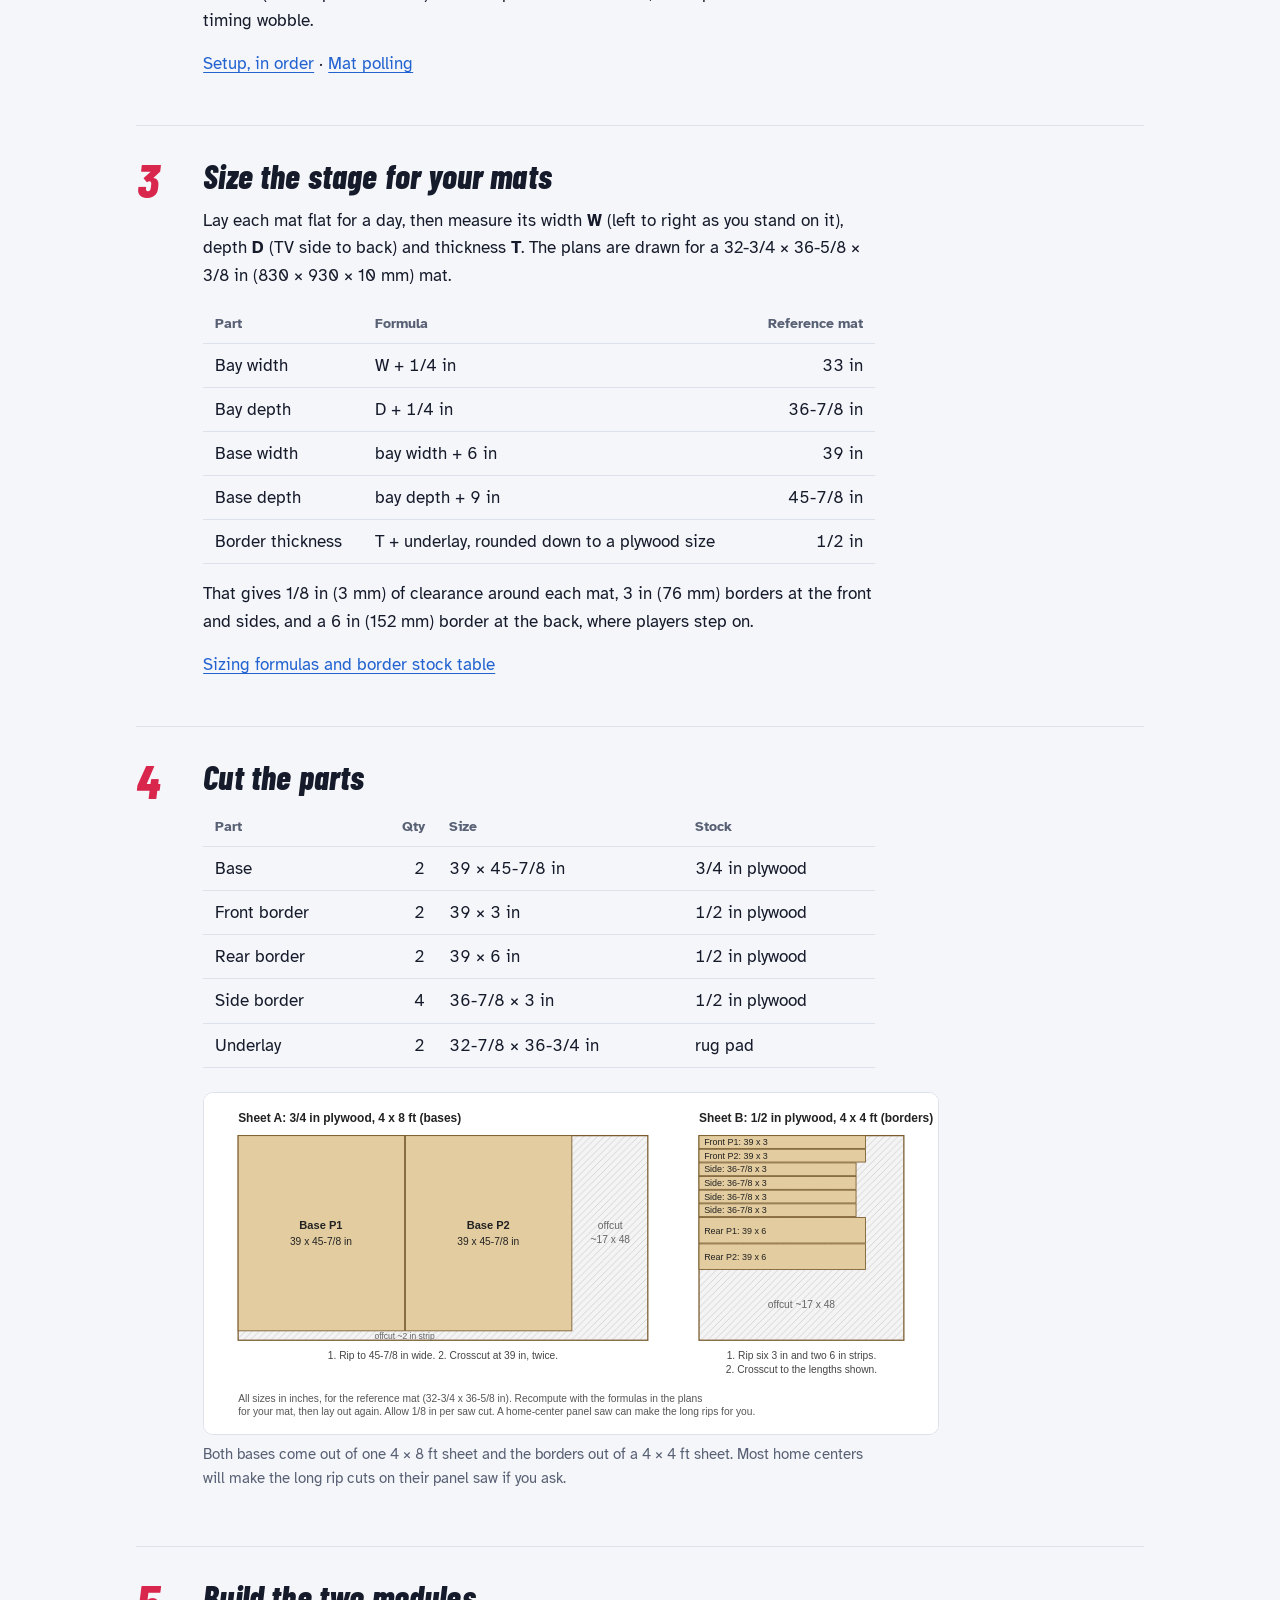
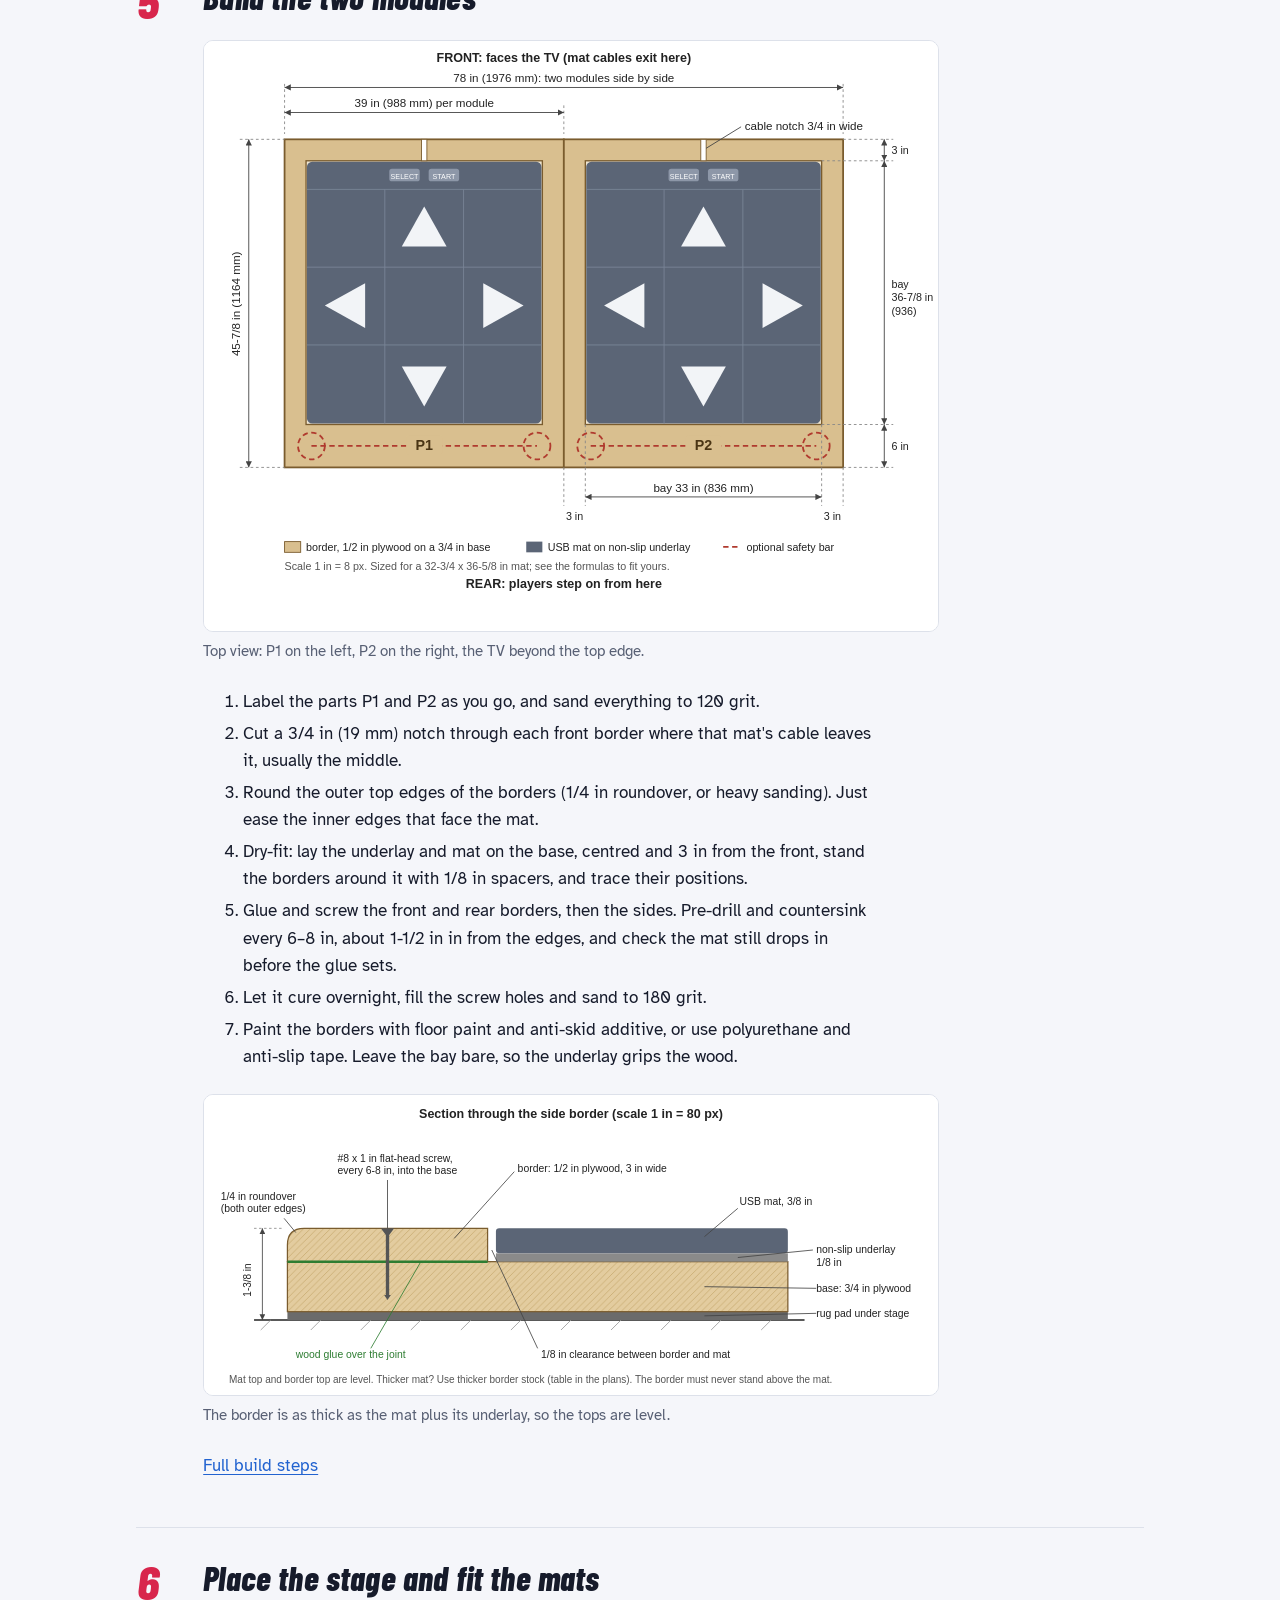
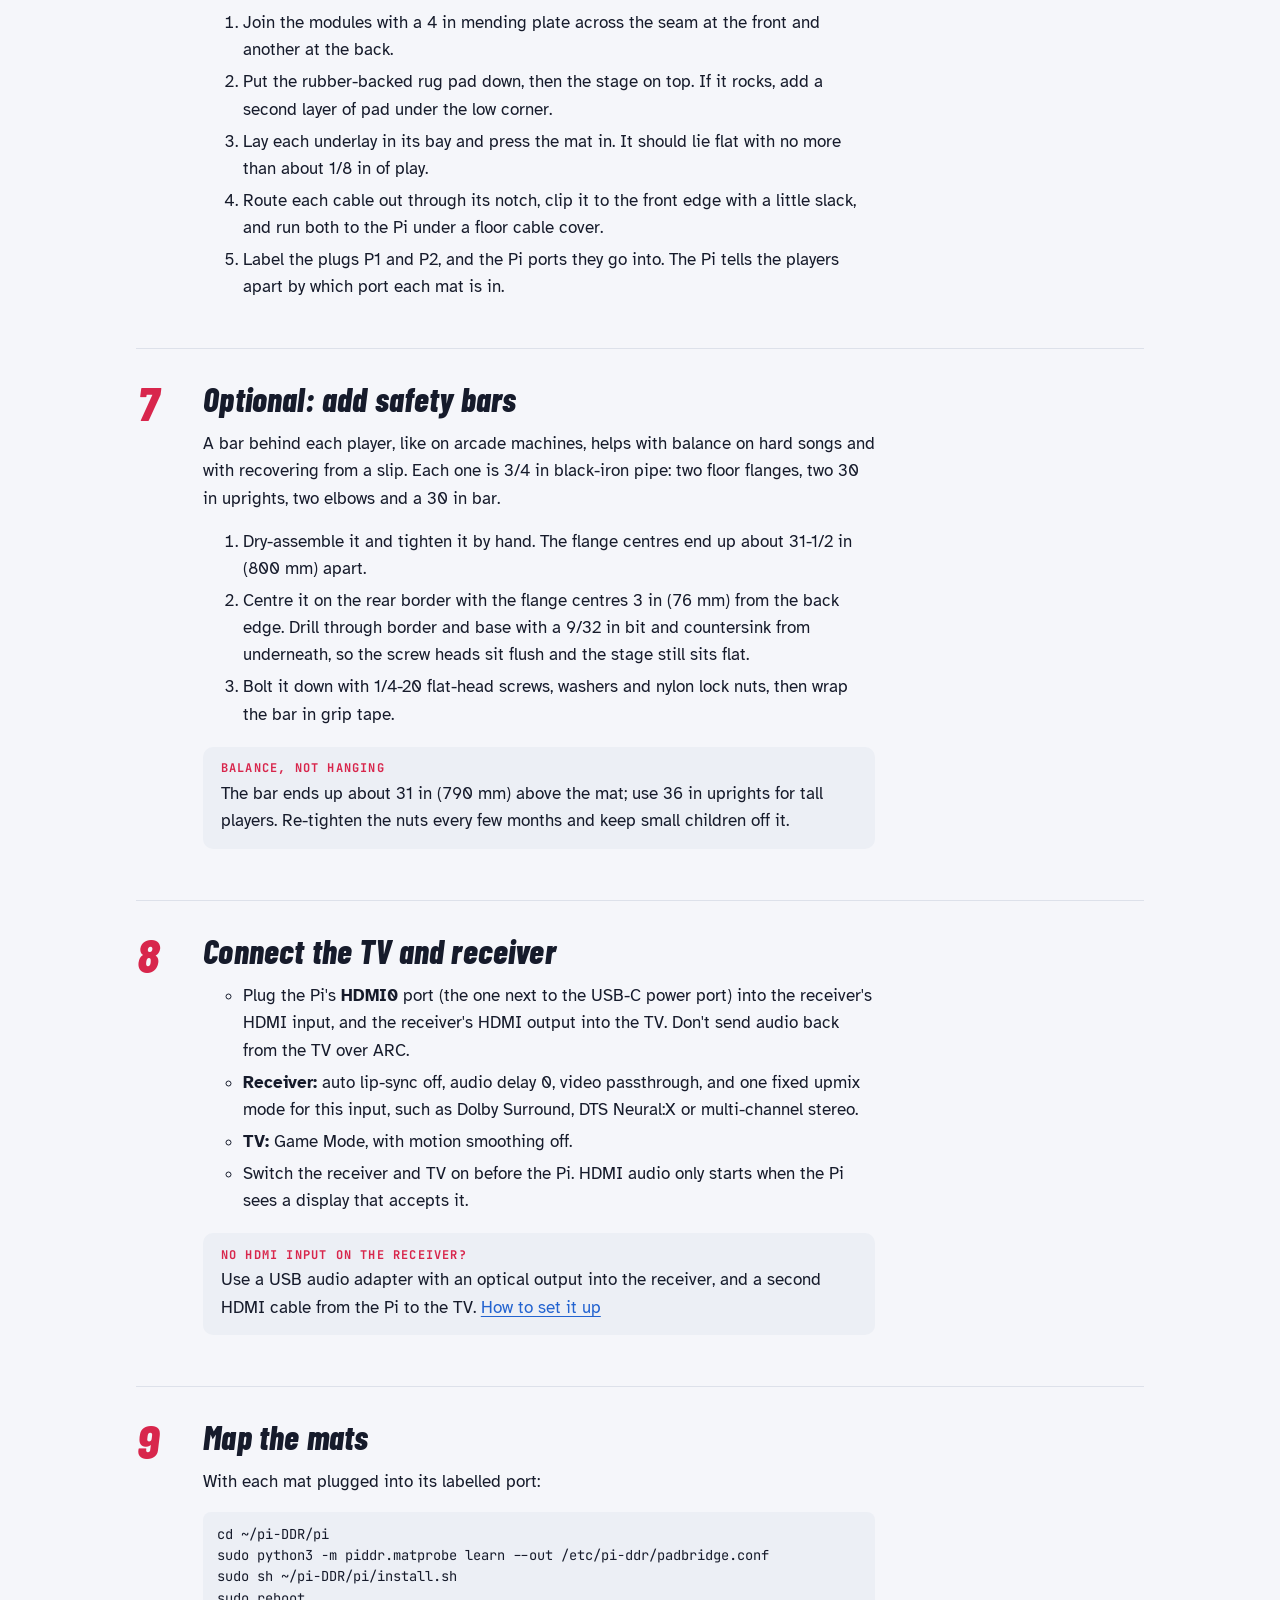
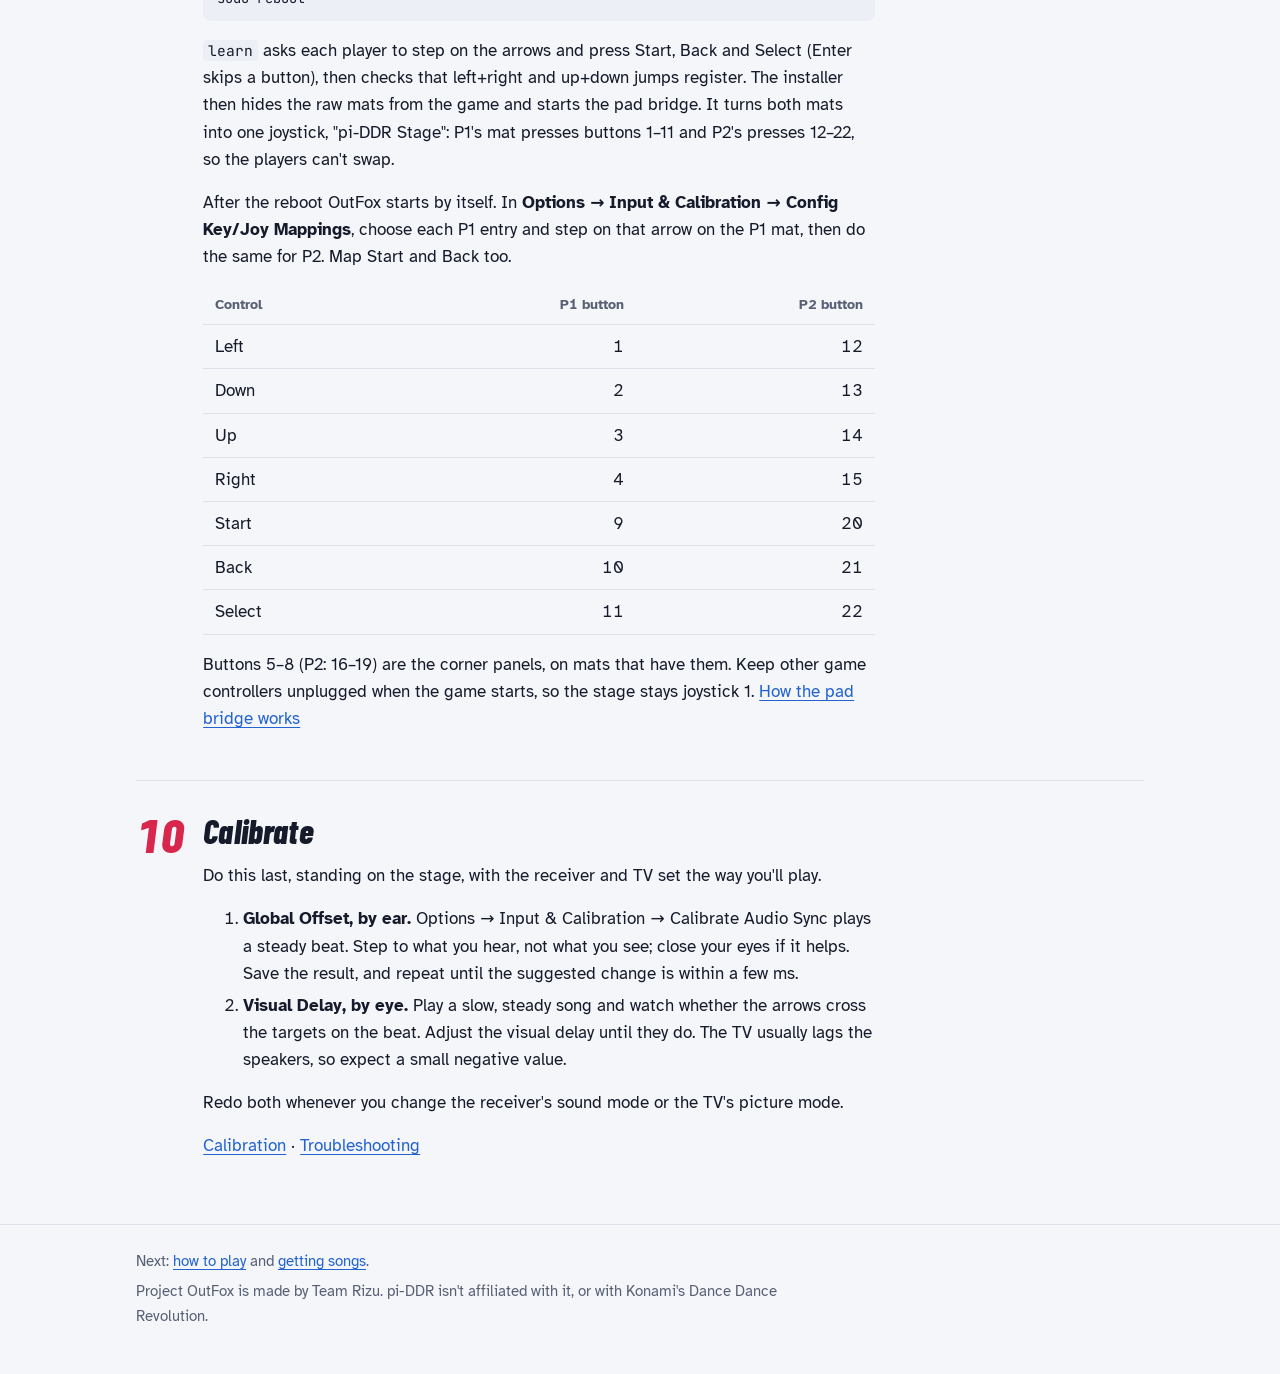
==== commit 66e801a8: "Share the song folder over SMB pi/install.sh now runs setup/songs-share.sh, which installs Samba and" ====
--- a/docs/build.html
+++ b/docs/build.html
@@ -102,8 +102,9 @@
 git clone https://github.com/brewer-michael/pi-DDR ~/pi-DDR
 sudo sh ~/pi-DDR/pi/install.sh</code></pre>
               It installs what the game needs, sets 1 ms mat polling, full CPU speed and a
-              1080p60 picture, adds the pad bridge and the OutFox settings, and makes the Pi boot
-              straight into the game. It's safe to run again.</li>
+              1080p60 picture, adds the pad bridge and the OutFox settings, shares the song folder
+              on your network, and makes the Pi boot straight into the game. The first time, it
+              asks for a password for that share. It's safe to run again.</li>
             <li>Plug both mats in and check them:
 <pre><code>cd ~/pi-DDR/pi
 sudo python3 -m piddr.matprobe list    # HID type and polling rate
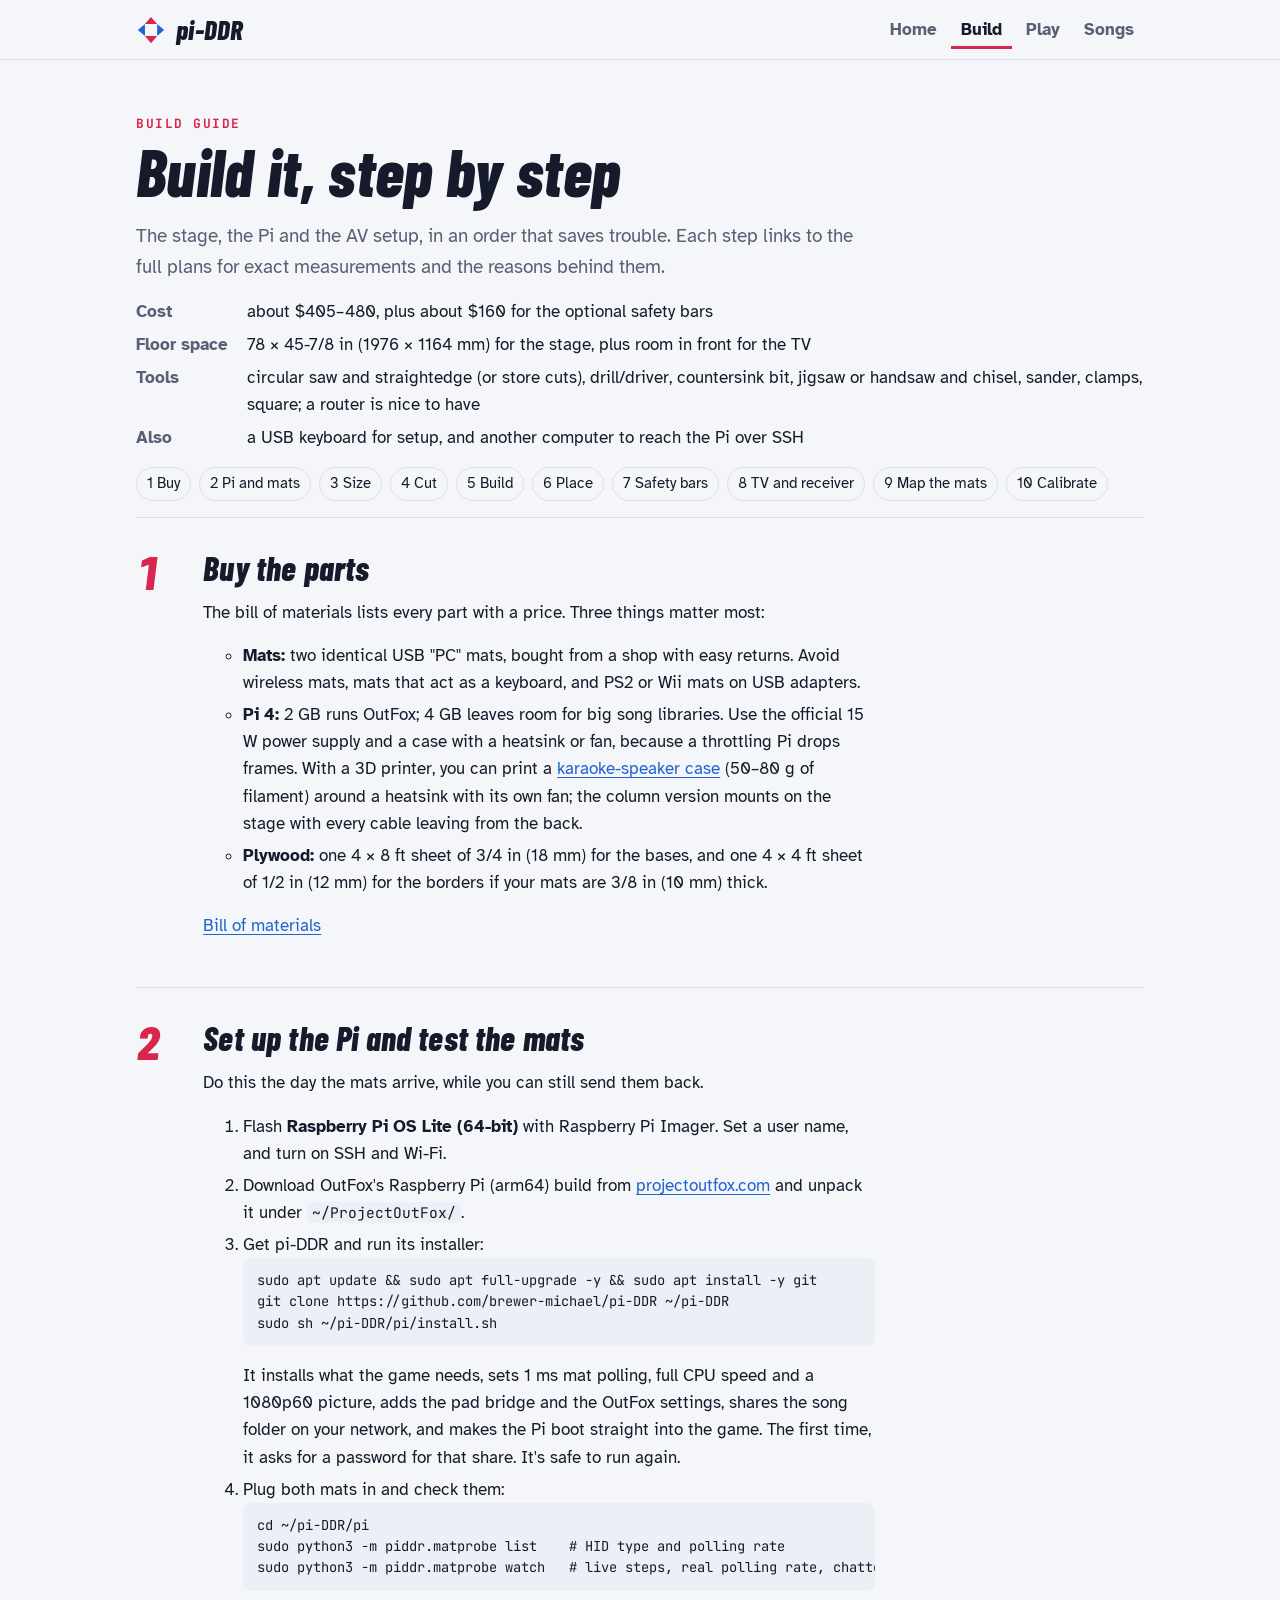
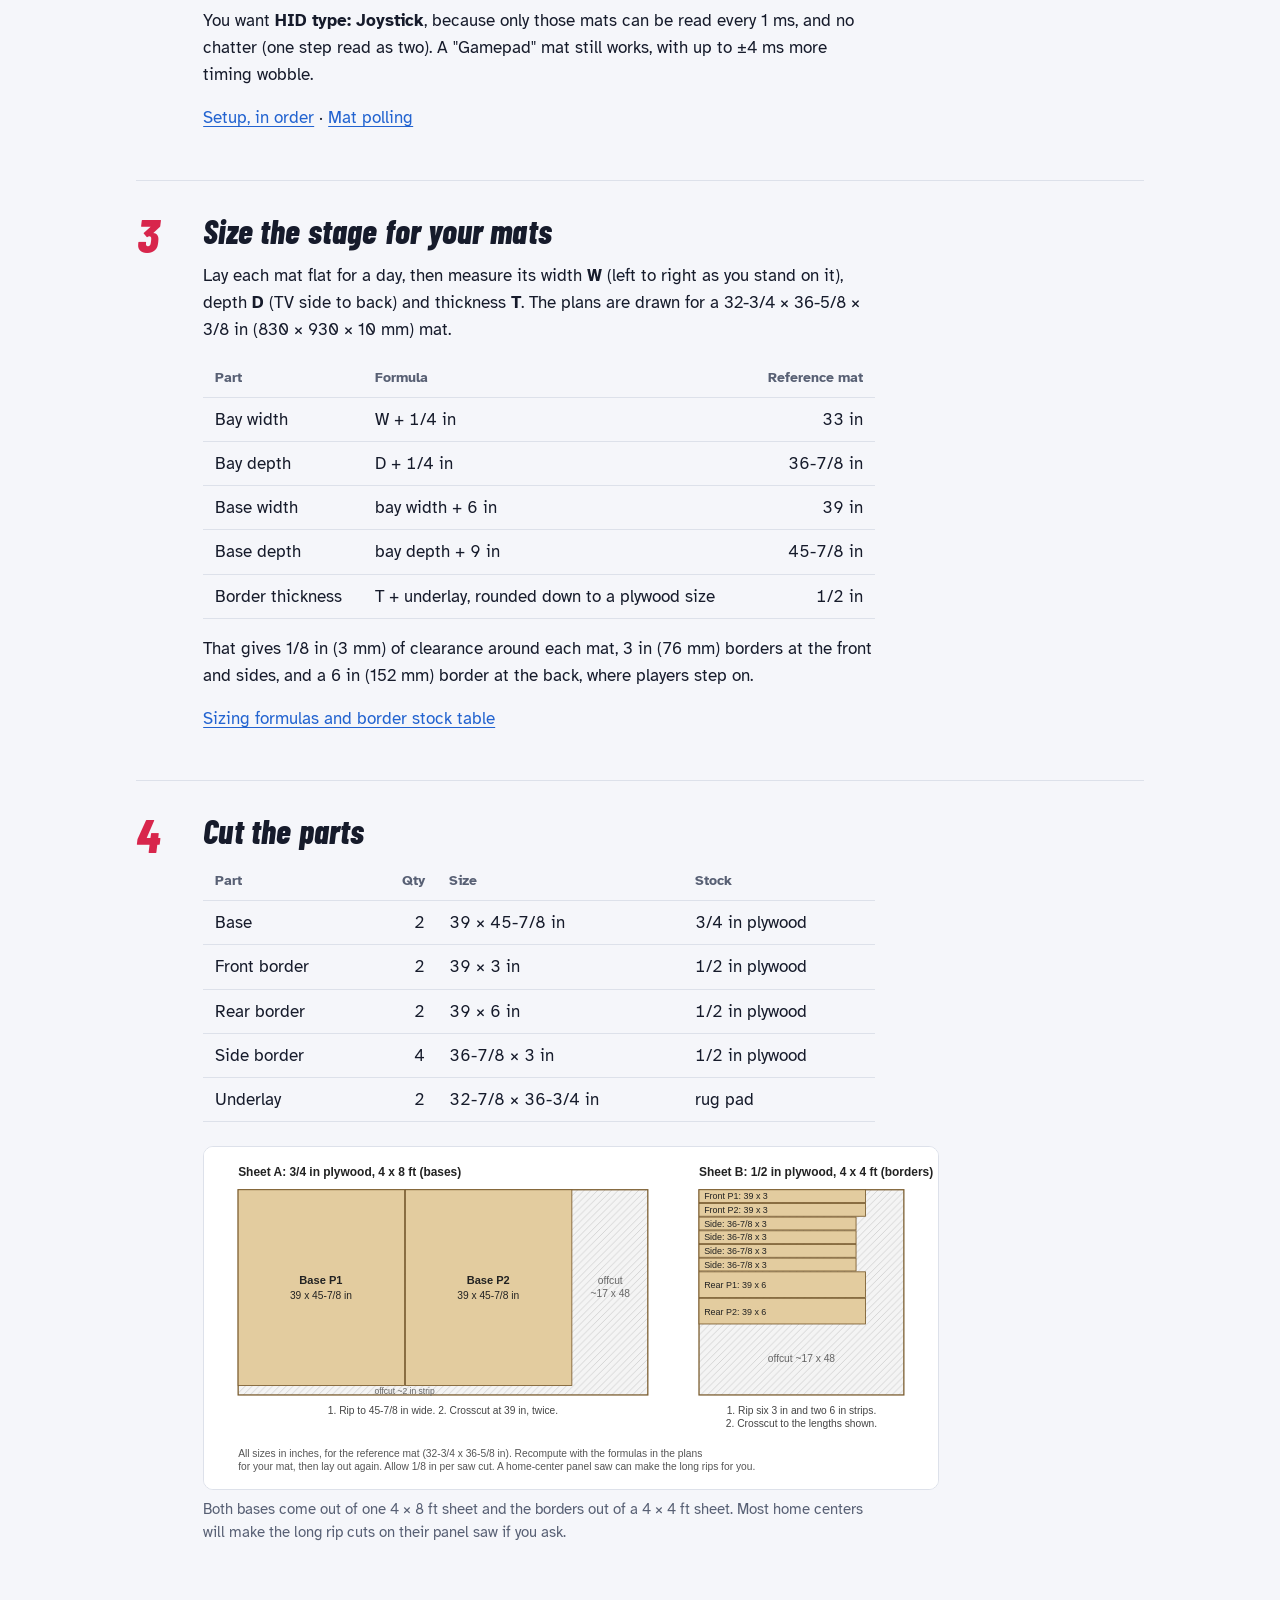
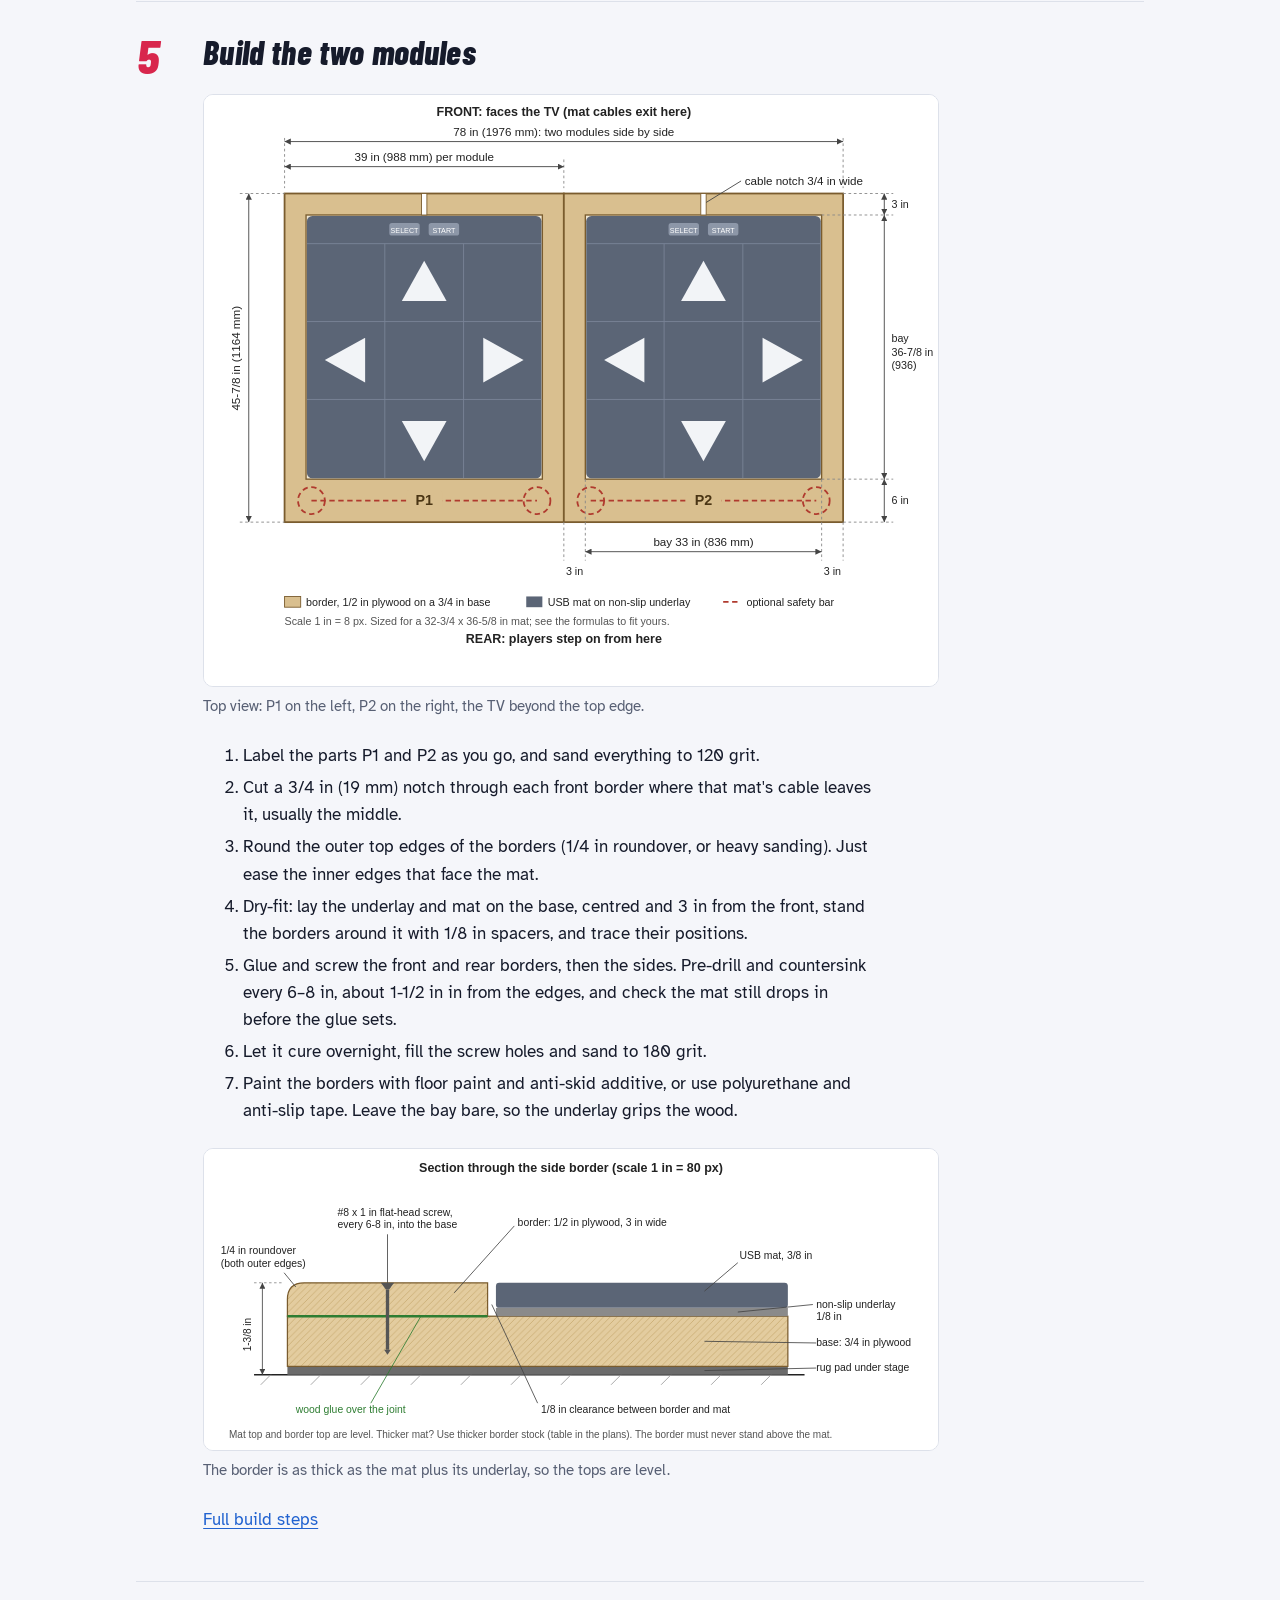
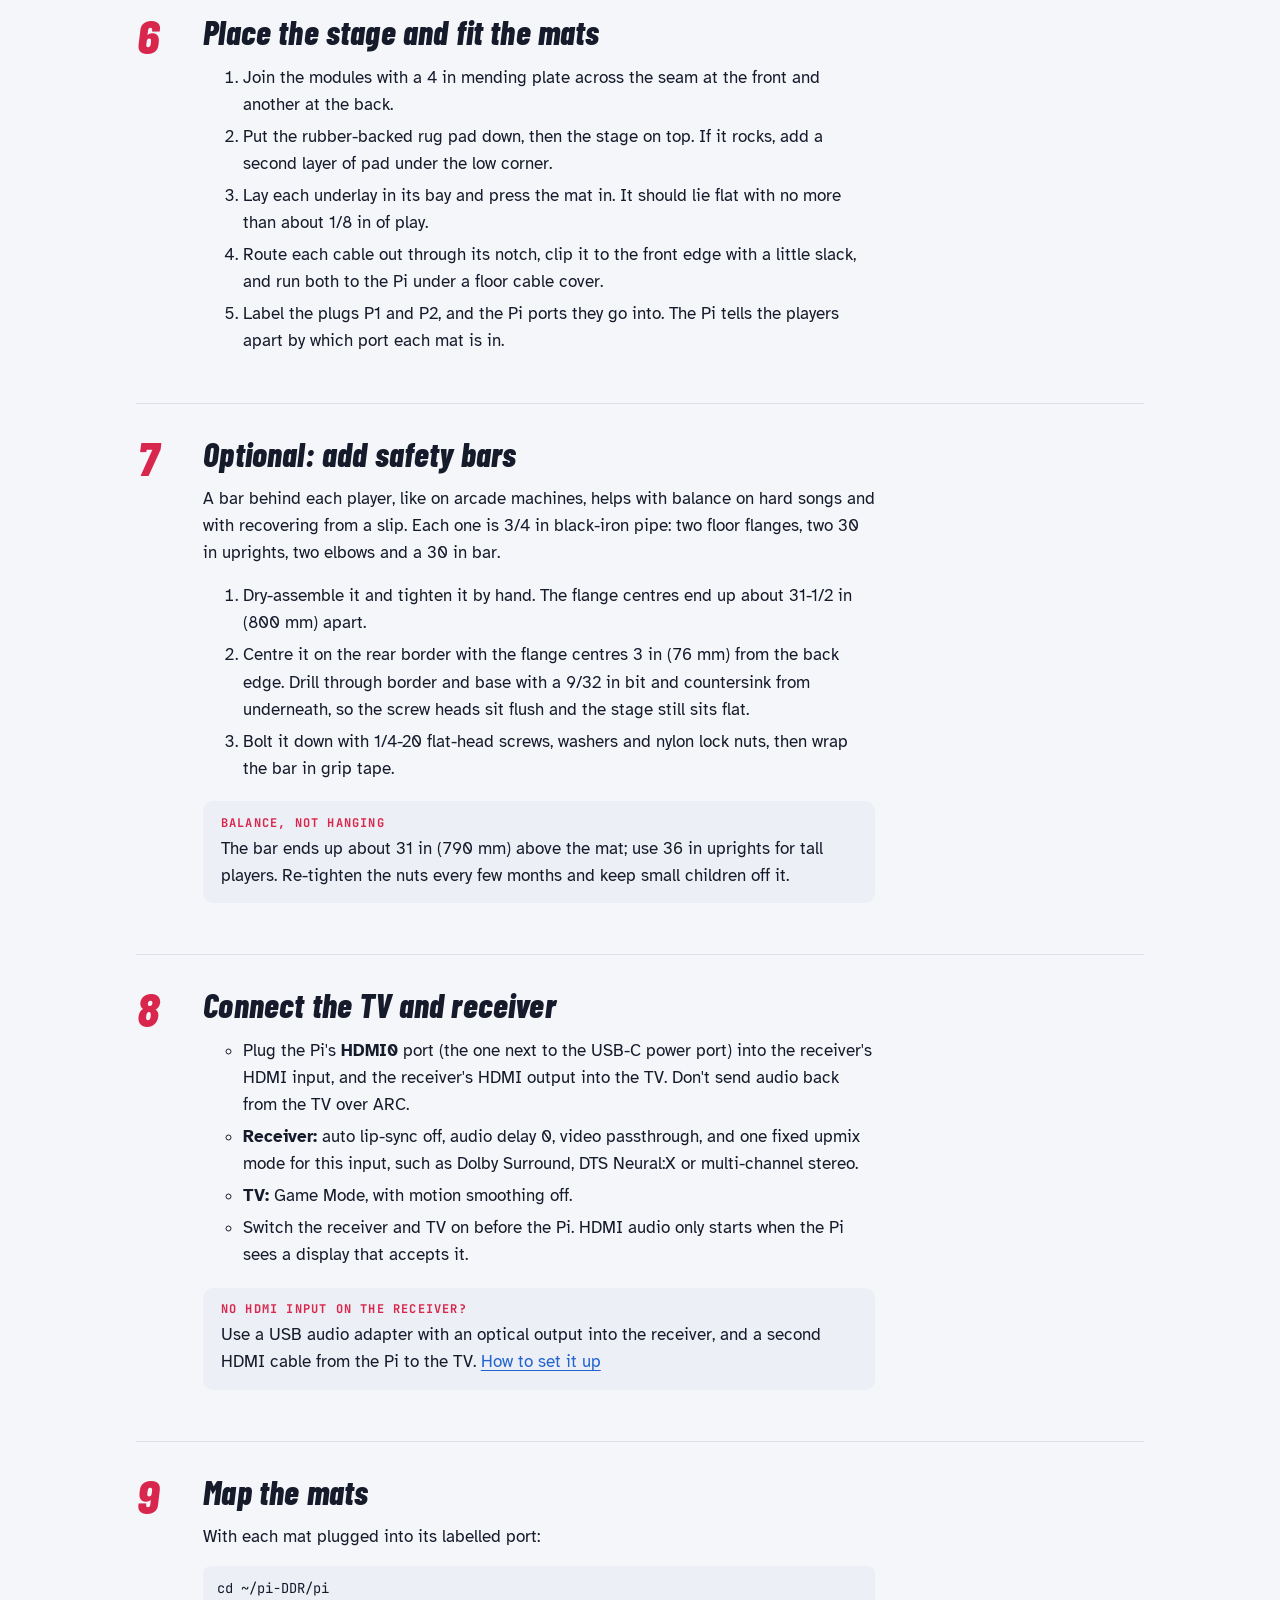
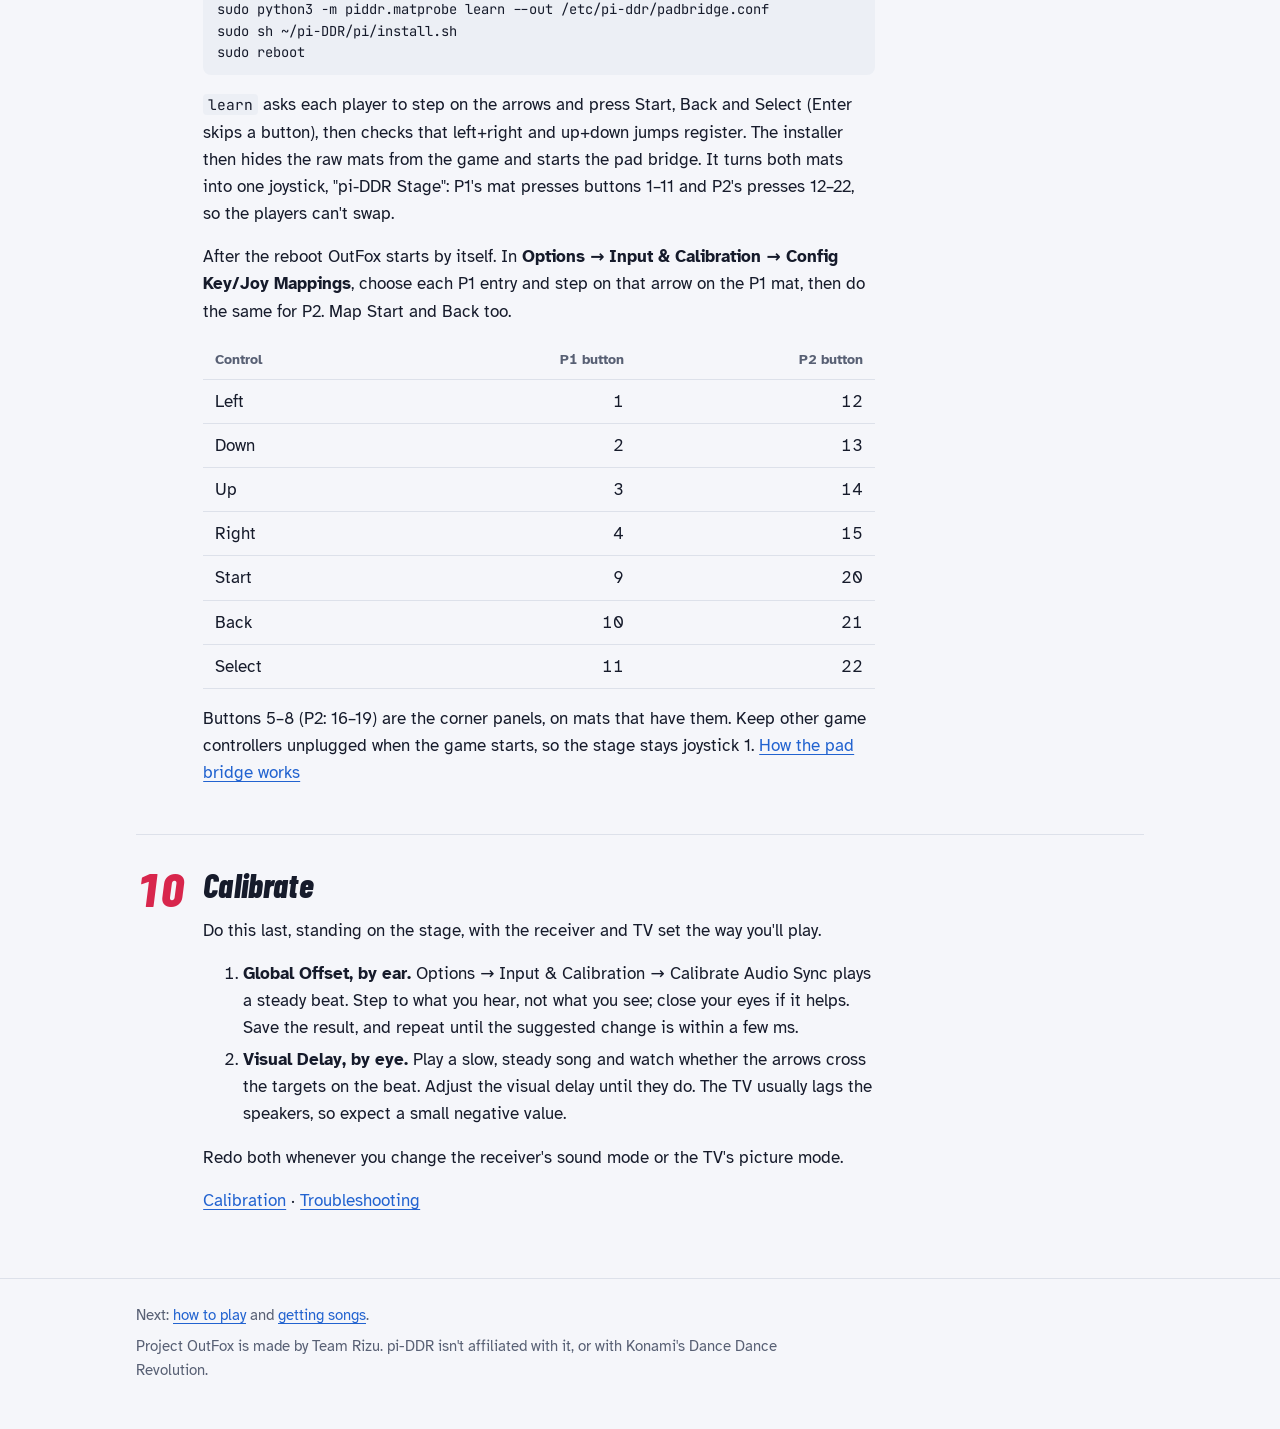
==== commit c1511be0: "Add 3D-printed karaoke-speaker cases for the Pi Two parametric OpenSCAD cases in hardware/pi-case/, " ====
--- a/docs/build.html
+++ b/docs/build.html
@@ -78,7 +78,10 @@
               USB adapters.</li>
             <li><strong>Pi 4:</strong> 2 GB runs OutFox; 4 GB leaves room for big song libraries.
               Use the official 15 W power supply and a case with a heatsink or fan, because a
-              throttling Pi drops frames.</li>
+              throttling Pi drops frames. With a 3D printer, you can print a
+              <a href="https://github.com/brewer-michael/pi-DDR/tree/main/hardware/pi-case">karaoke-speaker
+              case</a> (50–80 g of filament) around a heatsink with its own fan; the column version
+              mounts on the stage with every cable leaving from the back.</li>
             <li><strong>Plywood:</strong> one 4 × 8 ft sheet of 3/4 in (18 mm) for the bases, and
               one 4 × 4 ft sheet of 1/2 in (12 mm) for the borders if your mats are 3/8 in
               (10 mm) thick.</li>
